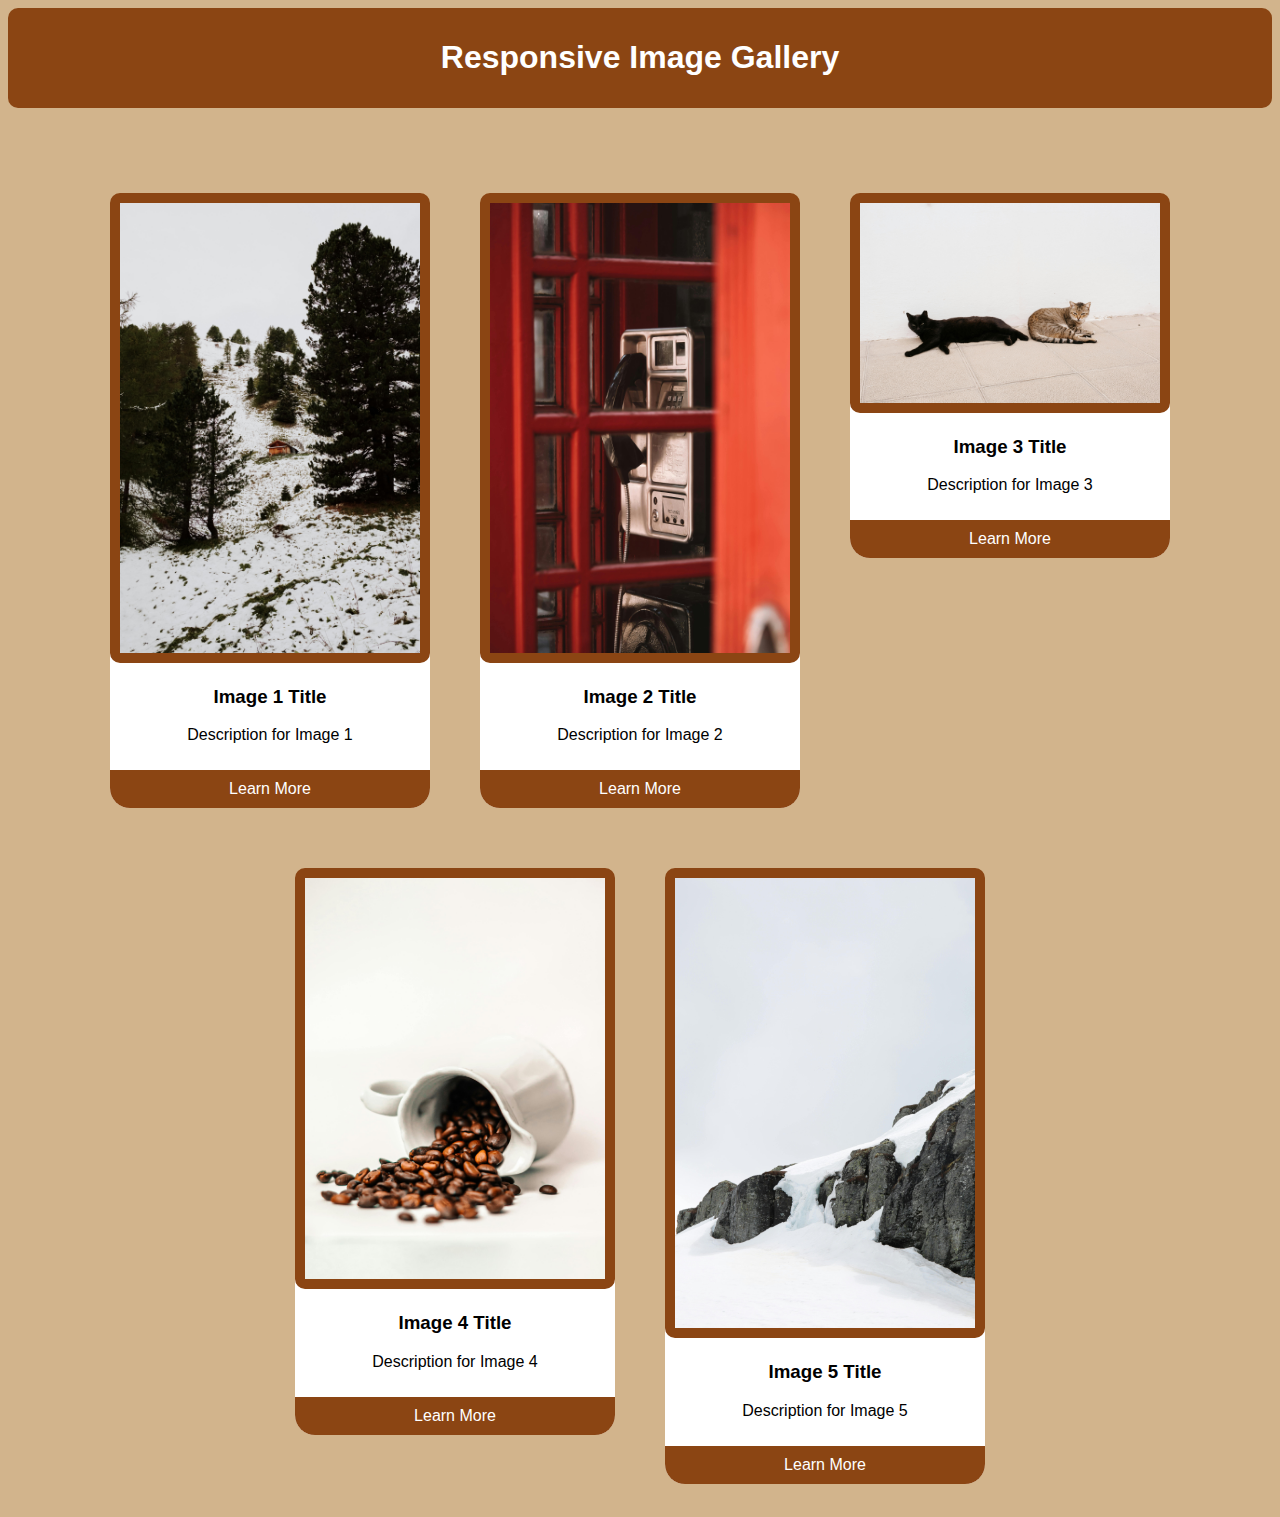
==== index.html @ 4fbf6e0d "Merge pull request #1 from FesetoImre5/GalleryStyle" ====
<!--!DOCTYPE html>
<html lang="en">
<head>
    <meta charset="UTF-8">
    <meta name="viewport" content="width=device-width, initial-scale=1.0">
    <title>Responsive Image Gallery</title>
    <link rel="stylesheet" href="style.css">
    <script src="script.js" defer></script>
</head>
<body>
    <div class="title">
        <h1>Responsive Image Gallery</h1>
    </div>
    <div class="gallery">
        <div class="gallery-item">
            <div class="description">
                <img src="Assets/StockImage1.jpg" alt="Image 1">
                <h3>Image 1 Title</h3>
                <p>Description for Image 1</p>
                <a href="#" class="button-link" onclick="openPopup(0)">Learn More</a>
            </div>
        </div>
        <div class="gallery-item">
            <div class="description">
                <img src="Assets/StockImage2.jpg" alt="Image 2">
                <h3>Image 2 Title</h3>
                <p>Description for Image 2</p>
                <a href="#" class="button-link" onclick="openPopup(1)">Learn More</a>
            </div>
        </div>
        <div class="gallery-item">
            <div class="description">
                <img src="Assets/StockImage3.jpg" alt="Image 3">
                <h3>Image 3 Title</h3>
                <p>Description for Image 3</p>
                <a href="#" class="button-link" onclick="openPopup(2)">Learn More</a>
            </div>
        </div>
        <div class="gallery-item">
            <div class="description">
                <img src="Assets/StockImage4.jpg" alt="Image 4">
                <h3>Image 4 Title</h3>
                <p>Description for Image 4</p>
                <a href="#" class="button-link" onclick="openPopup(3)">Learn More</a>
            </div>
        </div>
        <div class="gallery-item">
            <div class="description">
                <img src="Assets/StockImage5.jpg" alt="Image 5">
                <h3>Image 5 Title</h3>
                <p>Description for Image 5</p>
                <a href="#" class="button-link" onclick="openPopup(4)">Learn More</a>
            </div>
        </div>
    </div>
</body>
</html-->

<!DOCTYPE html>
<html lang="en">
<head>
    <meta charset="UTF-8">
    <meta name="viewport" content="width=device-width, initial-scale=1.0">
    <title>Responsive Image Gallery</title>
    <link rel="stylesheet" href="style.css">
    <script src="script.js" defer></script>
</head>
<body>
    <div class="title">
        <h1>Responsive Image Gallery</h1>
    </div>
    <div class="gallery">
        <div class="gallery-item">
            <div class="description">
                <img src="Assets/StockImage1.jpg" alt="Image 1">
                <h3>Image 1 Title</h3>
                <p>Description for Image 1</p>
                <a href="product.html?index=0" class="button-link">Learn More</a>
            </div>
        </div>
        <div class="gallery-item">
            <div class="description">
                <img src="Assets/StockImage2.jpg" alt="Image 2">
                <h3>Image 2 Title</h3>
                <p>Description for Image 2</p>
                <a href="product.html?index=1" class="button-link">Learn More</a>
            </div>
        </div>
        <div class="gallery-item">
            <div class="description">
                <img src="Assets/StockImage3.jpg" alt="Image 3">
                <h3>Image 3 Title</h3>
                <p>Description for Image 3</p>
                <a href="product.html?index=2" class="button-link">Learn More</a>
            </div>
        </div>
        <div class="gallery-item">
            <div class="description">
                <img src="Assets/StockImage4.jpg" alt="Image 4">
                <h3>Image 4 Title</h3>
                <p>Description for Image 4</p>
                <a href="product.html?index=3" class="button-link">Learn More</a>
            </div>
        </div>
        <div class="gallery-item">
            <div class="description">
                <img src="Assets/StockImage5.jpg" alt="Image 5">
                <h3>Image 5 Title</h3>
                <p>Description for Image 5</p>
                <a href="product.html?index=4" class="button-link">Learn More</a>
            </div>
        </div>
    </div>
</body>
</html>
---- style.css ----
body {
    font-family: Arial, sans-serif;
    background-color: #D2B48C; /* Light brown background */
}
.title{
    background-color: #8B4513;
    color: white;
    border-radius: 10px;
    text-align: center;
    padding: 10px;
}
.gallery {
    width: 100%;
    margin-top: 50px;
    display: flex;
    flex-wrap: wrap;
    justify-content: center;
}
.gallery-item {
    margin: 25px;
    text-align: center;
}
.gallery img {
    width: 300px;
    border-radius: 10px;
    border: 10px solid #8B4513;
    transition: transform 0.3s;
}
.gallery img:hover {
    transform: scale(1.05);
}
.description {
    border-radius: 20px;
    margin-top: 10px;
    background-color: white;
    width: 100%;
}
.button-link {
    display: inline-block;
    padding: 10px 0;
    margin-top: 10px;
    background-color: #8B4513;
    color: white;
    text-decoration: none;
    border-radius: 0 0 20px 20px;
    width: 100%;
}
@media (max-width: 768px) {
    .gallery {
        grid-template-columns: 1fr;
    }
}
---- style.css ----
body {
    font-family: Arial, sans-serif;
    background-color: #D2B48C; /* Light brown background */
}
.title{
    background-color: #8B4513;
    color: white;
    border-radius: 10px;
    text-align: center;
    padding: 10px;
}
.gallery {
    width: 100%;
    margin-top: 50px;
    display: flex;
    flex-wrap: wrap;
    justify-content: center;
}
.gallery-item {
    margin: 25px;
    text-align: center;
}
.gallery img {
    width: 300px;
    border-radius: 10px;
    border: 10px solid #8B4513;
    transition: transform 0.3s;
}
.gallery img:hover {
    transform: scale(1.05);
}
.description {
    border-radius: 20px;
    margin-top: 10px;
    background-color: white;
    width: 100%;
}
.button-link {
    display: inline-block;
    padding: 10px 0;
    margin-top: 10px;
    background-color: #8B4513;
    color: white;
    text-decoration: none;
    border-radius: 0 0 20px 20px;
    width: 100%;
}
@media (max-width: 768px) {
    .gallery {
        grid-template-columns: 1fr;
    }
}
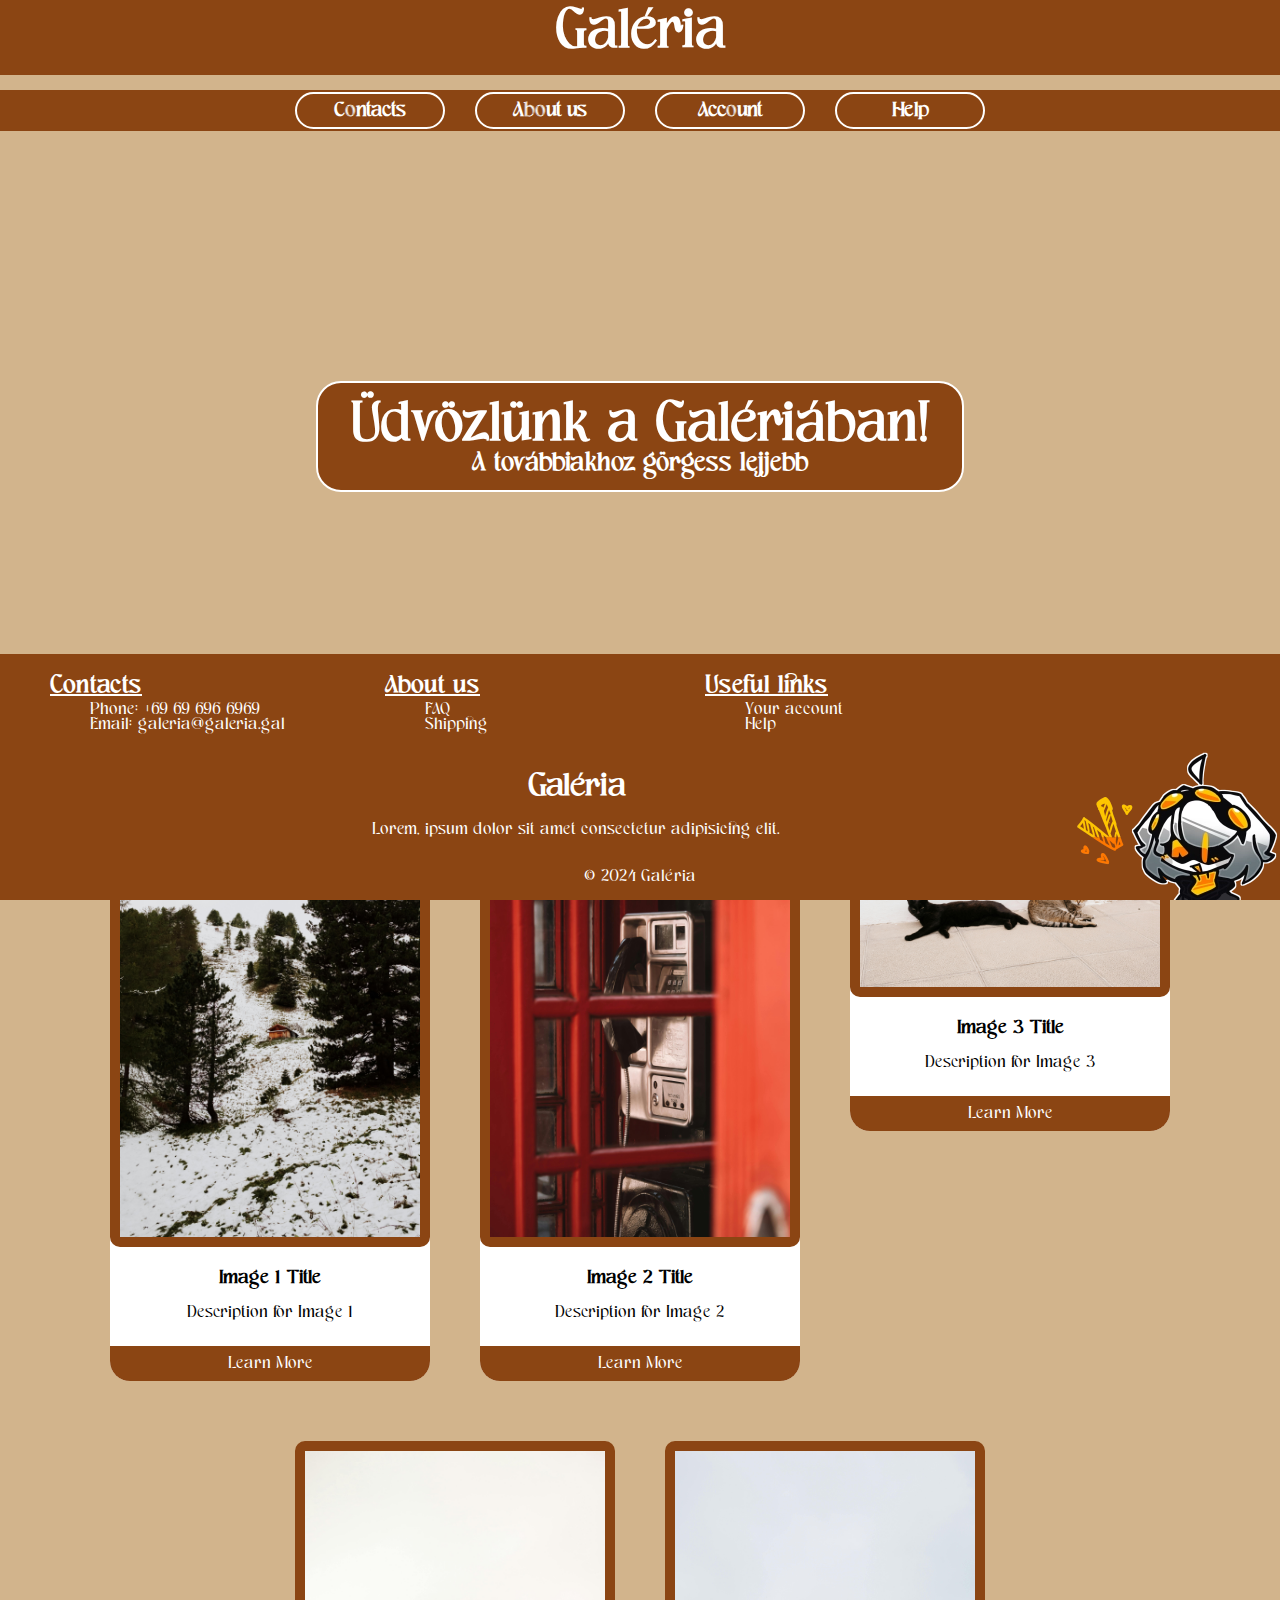
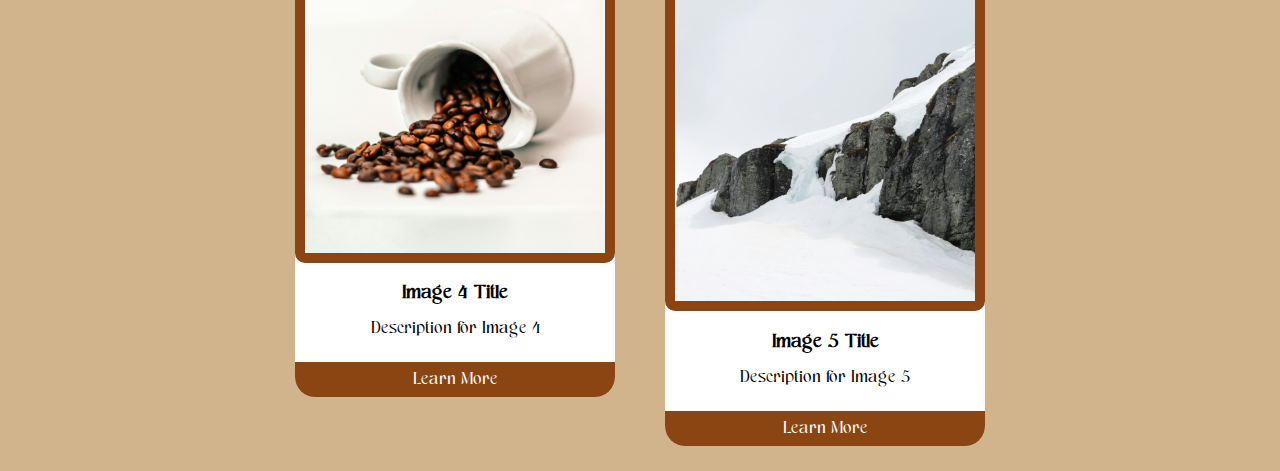
==== commit 014541b9: "Merge branch 'main' into Navigation" ====
--- a/index.html
+++ b/index.html
@@ -64,10 +64,89 @@
     <title>Responsive Image Gallery</title>
     <link rel="stylesheet" href="style.css">
     <script src="script.js" defer></script>
+    <title>Galéria oldal</title>
 </head>
 <body>
-    <div class="title">
-        <h1>Responsive Image Gallery</h1>
+    <div class="header" id="header">
+        <h1>Galéria</h1>
+    </div>
+
+
+
+    <div class="navBar" id="navBar" style="display: flex;">
+        <a href="#">
+            <div>
+                <h3>Contacts</h3>
+            </div>
+        </a>
+
+        <a href="#">
+            <div>
+                <h3>About us</h3>
+            </div>
+        </a>
+
+        <a href="#">
+            <div>
+                <h3>Account</h3>
+            </div>
+        </a>
+
+        <a href="#">
+            <div>
+                <h3>Help</h3>
+            </div>
+        </a>
+    </div>
+    <div class="openArrow" id="openArrow" onclick="navState(1)" style="display: none;">
+        <img src="Assets/Images/Arrow.webp" alt="Open" id="arrow">
+    </div>
+
+
+
+    <div class="content">
+        <div class="welcome">
+            <h1>Üdvözlünk a Galériában!</h1>
+            <h4>A továbbiakhoz görgess lejjebb</h4>
+        </div>
+    </div>
+
+
+
+    <div class="footer">
+        <div class="footerFlex">
+            <div class="footerMain">
+                <div class="contacts">
+                    <h2>Contacts</h2>
+                    <ul>
+                        <li>Phone: +69 69 696 6969</li>
+                        <li>Email: galeria@galeria.gal</li>
+                    </ul>
+                </div>
+                <div class="aboutUs">
+                    <h2>About us</h2>
+                    <ul>
+                        <li><a href="#">FAQ</a></li>
+                        <li><a href="#">Shipping</a></li>
+                    </ul>
+                </div>
+                <div class="usefulLinks">
+                    <h2>Useful links</h2>
+                    <ul>
+                        <li><a href="#">Your account</a></li>
+                        <li><a href="#">Help</a></li>
+                    </ul>
+                </div>
+                <div class="informationMini">
+                    <h1>Galéria</h1>
+                    <p>Lorem, ipsum dolor sit amet consectetur adipisicing elit.</p>
+                </div>
+            </div>
+        </div>
+        <p>&copy; 2024 Galéria</p>
+        <div class="footerJoke">
+            <img src="Assets/Images/Jokes.webp" alt="Joke Image" title="V From MD">
+        </div>
     </div>
     <div class="gallery">
         <div class="gallery-item">
--- a/style.css
+++ b/style.css
@@ -1,8 +1,244 @@
-
-body {
-    font-family: Arial, sans-serif;
-    background-color: #D2B48C; /* Light brown background */
-}
+/*   IMPORTS   */
+
+
+
+@font-face {
+    font-family: "Sinera";
+    src: url(Assets/Fonts/sinera/Sinera.woff);
+}
+
+
+
+/*   UNIVERSAL   */
+
+
+
+body{
+    background-color: #D2B48C;
+    margin: 0;
+    font-family: "Sinera";
+}
+
+
+
+/*   NAVIGATION   */
+
+
+
+.header{
+    background-color: #8B4513;
+    color: white;
+    margin: 0;
+    width: 100%;
+    height: 75px;
+    text-align: center;
+
+    h1{
+        margin: 0;
+        font-size: 55px;
+        transform: translateY(10%);
+    }
+}
+
+
+
+.footer{
+    margin: 0;
+    background-color: #8B4513;
+    color: white;
+    width: 100%;
+    text-align: center;
+    position: fixed;
+    bottom: 0;
+
+    .footerFlex{
+        display: flex;
+        flex-wrap: wrap;
+
+        .footerMain{
+            width: 90%;
+            display: flex;
+            flex-wrap: wrap;
+
+            .contacts{
+                text-align: left;
+                margin: auto 50px;
+                min-width: 220px;
+
+                h2{
+                    text-decoration: underline;
+                }
+
+                ul{
+                    list-style-type: none;
+                    margin-top: -15px;
+                }
+            }
+
+            .aboutUs{
+                text-align: left;
+                margin: auto 50px;
+                min-width: 220px;
+
+                h2{
+                    text-decoration: underline;
+                }
+
+                ul{
+                    list-style-type: none;
+                    margin-top: -15px;
+                }
+
+                li{
+                    a{
+                        text-decoration: none;
+                        color: white;
+                    }
+
+                    a:hover{
+                        text-decoration: underline;
+                    }
+                }
+            }
+
+            .usefulLinks{
+                text-align: left;
+                margin: auto 50px;
+                min-width: 220px;
+
+                h2{
+                    text-decoration: underline;
+                }
+
+                ul{
+                    list-style-type: none;
+                    margin-top: -15px; 
+                }
+                li{
+                    a{
+                        text-decoration: none;
+                        color: white;
+                    }
+
+                    a:hover{
+                        text-decoration: underline;
+                    }
+                }
+            }
+
+            .informationMini{
+                min-width: 30%;
+                margin: 0px auto;
+            }
+        }
+    }
+}
+
+.footerJoke{
+    width: 10%;
+    min-width: 205px;
+    height: 150px;
+    overflow: hidden;
+    margin: auto;
+    margin-top: -150px;
+    float: right;
+    z-index: -1;
+}
+
+
+
+.navBar{
+    background-color: #8B4513;
+    display: flex;
+    margin: 15px 0;
+    justify-content: center;
+
+    a{
+        margin: 2px 15px 2px 15px;
+        display: block;
+        min-width: 150px;
+        text-decoration: none;
+        color: white;
+
+        div{
+            border: 2px solid white;
+            border-radius: 25px;
+            text-align: center;
+
+            h3{
+                font-size: 20px;
+                margin: 7px;
+            }
+        }
+    }
+}
+.navBar::-webkit-scrollbar{
+    background-color: #8B4513;
+    height: 4px;
+}
+.navBar::-webkit-scrollbar-thumb{
+    background-color: #a18766;
+}
+.navBar::-webkit-scrollbar-thumb:hover{
+    background-color: #7e684c;
+}
+
+
+
+.openArrow{
+    width: 50px;
+    height: 45px;
+    padding-top: 5px;
+    background-color: #8B4513;
+    border: 2px solid white;
+    border-top: none;
+    border-bottom-left-radius: 20px;
+    border-bottom-right-radius: 20px;
+    text-align: center;
+    margin-left: 40px;
+
+    img{
+        width: 35px;
+        height: 35px;
+        display: block;
+        margin: 0 auto;
+    }
+}
+
+
+
+/*     INDEX     */
+
+
+
+.welcome{
+    text-align: center;
+    margin: 250px auto;
+    color: white;
+    background-color: #8B4513;
+    width: 50%;
+    display: block;
+    padding: 15px 2px;
+    border: 2px solid white;
+    border-radius: 25px;
+
+    h1{
+        margin: 0;
+        font-size: 55px;
+    }
+
+    h4{
+        margin: 0;
+        font-size: 25px;
+    }
+}
+
+
+
+/*     GALLERY     */
+      
+
+
 .title{
     background-color: #8B4513;
     color: white;
@@ -10,6 +246,9 @@
     text-align: center;
     padding: 10px;
 }
+
+
+
 .gallery {
     width: 100%;
     margin-top: 50px;
@@ -30,12 +269,18 @@
 .gallery img:hover {
     transform: scale(1.05);
 }
+
+
+
 .description {
     border-radius: 20px;
     margin-top: 10px;
     background-color: white;
     width: 100%;
 }
+
+
+
 .button-link {
     display: inline-block;
     padding: 10px 0;
@@ -46,6 +291,9 @@
     border-radius: 0 0 20px 20px;
     width: 100%;
 }
+
+
+
 @media (max-width: 768px) {
     .gallery {
         grid-template-columns: 1fr;
--- a/style.css
+++ b/style.css
@@ -1,8 +1,244 @@
-
-body {
-    font-family: Arial, sans-serif;
-    background-color: #D2B48C; /* Light brown background */
-}
+/*   IMPORTS   */
+
+
+
+@font-face {
+    font-family: "Sinera";
+    src: url(Assets/Fonts/sinera/Sinera.woff);
+}
+
+
+
+/*   UNIVERSAL   */
+
+
+
+body{
+    background-color: #D2B48C;
+    margin: 0;
+    font-family: "Sinera";
+}
+
+
+
+/*   NAVIGATION   */
+
+
+
+.header{
+    background-color: #8B4513;
+    color: white;
+    margin: 0;
+    width: 100%;
+    height: 75px;
+    text-align: center;
+
+    h1{
+        margin: 0;
+        font-size: 55px;
+        transform: translateY(10%);
+    }
+}
+
+
+
+.footer{
+    margin: 0;
+    background-color: #8B4513;
+    color: white;
+    width: 100%;
+    text-align: center;
+    position: fixed;
+    bottom: 0;
+
+    .footerFlex{
+        display: flex;
+        flex-wrap: wrap;
+
+        .footerMain{
+            width: 90%;
+            display: flex;
+            flex-wrap: wrap;
+
+            .contacts{
+                text-align: left;
+                margin: auto 50px;
+                min-width: 220px;
+
+                h2{
+                    text-decoration: underline;
+                }
+
+                ul{
+                    list-style-type: none;
+                    margin-top: -15px;
+                }
+            }
+
+            .aboutUs{
+                text-align: left;
+                margin: auto 50px;
+                min-width: 220px;
+
+                h2{
+                    text-decoration: underline;
+                }
+
+                ul{
+                    list-style-type: none;
+                    margin-top: -15px;
+                }
+
+                li{
+                    a{
+                        text-decoration: none;
+                        color: white;
+                    }
+
+                    a:hover{
+                        text-decoration: underline;
+                    }
+                }
+            }
+
+            .usefulLinks{
+                text-align: left;
+                margin: auto 50px;
+                min-width: 220px;
+
+                h2{
+                    text-decoration: underline;
+                }
+
+                ul{
+                    list-style-type: none;
+                    margin-top: -15px; 
+                }
+                li{
+                    a{
+                        text-decoration: none;
+                        color: white;
+                    }
+
+                    a:hover{
+                        text-decoration: underline;
+                    }
+                }
+            }
+
+            .informationMini{
+                min-width: 30%;
+                margin: 0px auto;
+            }
+        }
+    }
+}
+
+.footerJoke{
+    width: 10%;
+    min-width: 205px;
+    height: 150px;
+    overflow: hidden;
+    margin: auto;
+    margin-top: -150px;
+    float: right;
+    z-index: -1;
+}
+
+
+
+.navBar{
+    background-color: #8B4513;
+    display: flex;
+    margin: 15px 0;
+    justify-content: center;
+
+    a{
+        margin: 2px 15px 2px 15px;
+        display: block;
+        min-width: 150px;
+        text-decoration: none;
+        color: white;
+
+        div{
+            border: 2px solid white;
+            border-radius: 25px;
+            text-align: center;
+
+            h3{
+                font-size: 20px;
+                margin: 7px;
+            }
+        }
+    }
+}
+.navBar::-webkit-scrollbar{
+    background-color: #8B4513;
+    height: 4px;
+}
+.navBar::-webkit-scrollbar-thumb{
+    background-color: #a18766;
+}
+.navBar::-webkit-scrollbar-thumb:hover{
+    background-color: #7e684c;
+}
+
+
+
+.openArrow{
+    width: 50px;
+    height: 45px;
+    padding-top: 5px;
+    background-color: #8B4513;
+    border: 2px solid white;
+    border-top: none;
+    border-bottom-left-radius: 20px;
+    border-bottom-right-radius: 20px;
+    text-align: center;
+    margin-left: 40px;
+
+    img{
+        width: 35px;
+        height: 35px;
+        display: block;
+        margin: 0 auto;
+    }
+}
+
+
+
+/*     INDEX     */
+
+
+
+.welcome{
+    text-align: center;
+    margin: 250px auto;
+    color: white;
+    background-color: #8B4513;
+    width: 50%;
+    display: block;
+    padding: 15px 2px;
+    border: 2px solid white;
+    border-radius: 25px;
+
+    h1{
+        margin: 0;
+        font-size: 55px;
+    }
+
+    h4{
+        margin: 0;
+        font-size: 25px;
+    }
+}
+
+
+
+/*     GALLERY     */
+      
+
+
 .title{
     background-color: #8B4513;
     color: white;
@@ -10,6 +246,9 @@
     text-align: center;
     padding: 10px;
 }
+
+
+
 .gallery {
     width: 100%;
     margin-top: 50px;
@@ -30,12 +269,18 @@
 .gallery img:hover {
     transform: scale(1.05);
 }
+
+
+
 .description {
     border-radius: 20px;
     margin-top: 10px;
     background-color: white;
     width: 100%;
 }
+
+
+
 .button-link {
     display: inline-block;
     padding: 10px 0;
@@ -46,6 +291,9 @@
     border-radius: 0 0 20px 20px;
     width: 100%;
 }
+
+
+
 @media (max-width: 768px) {
     .gallery {
         grid-template-columns: 1fr;
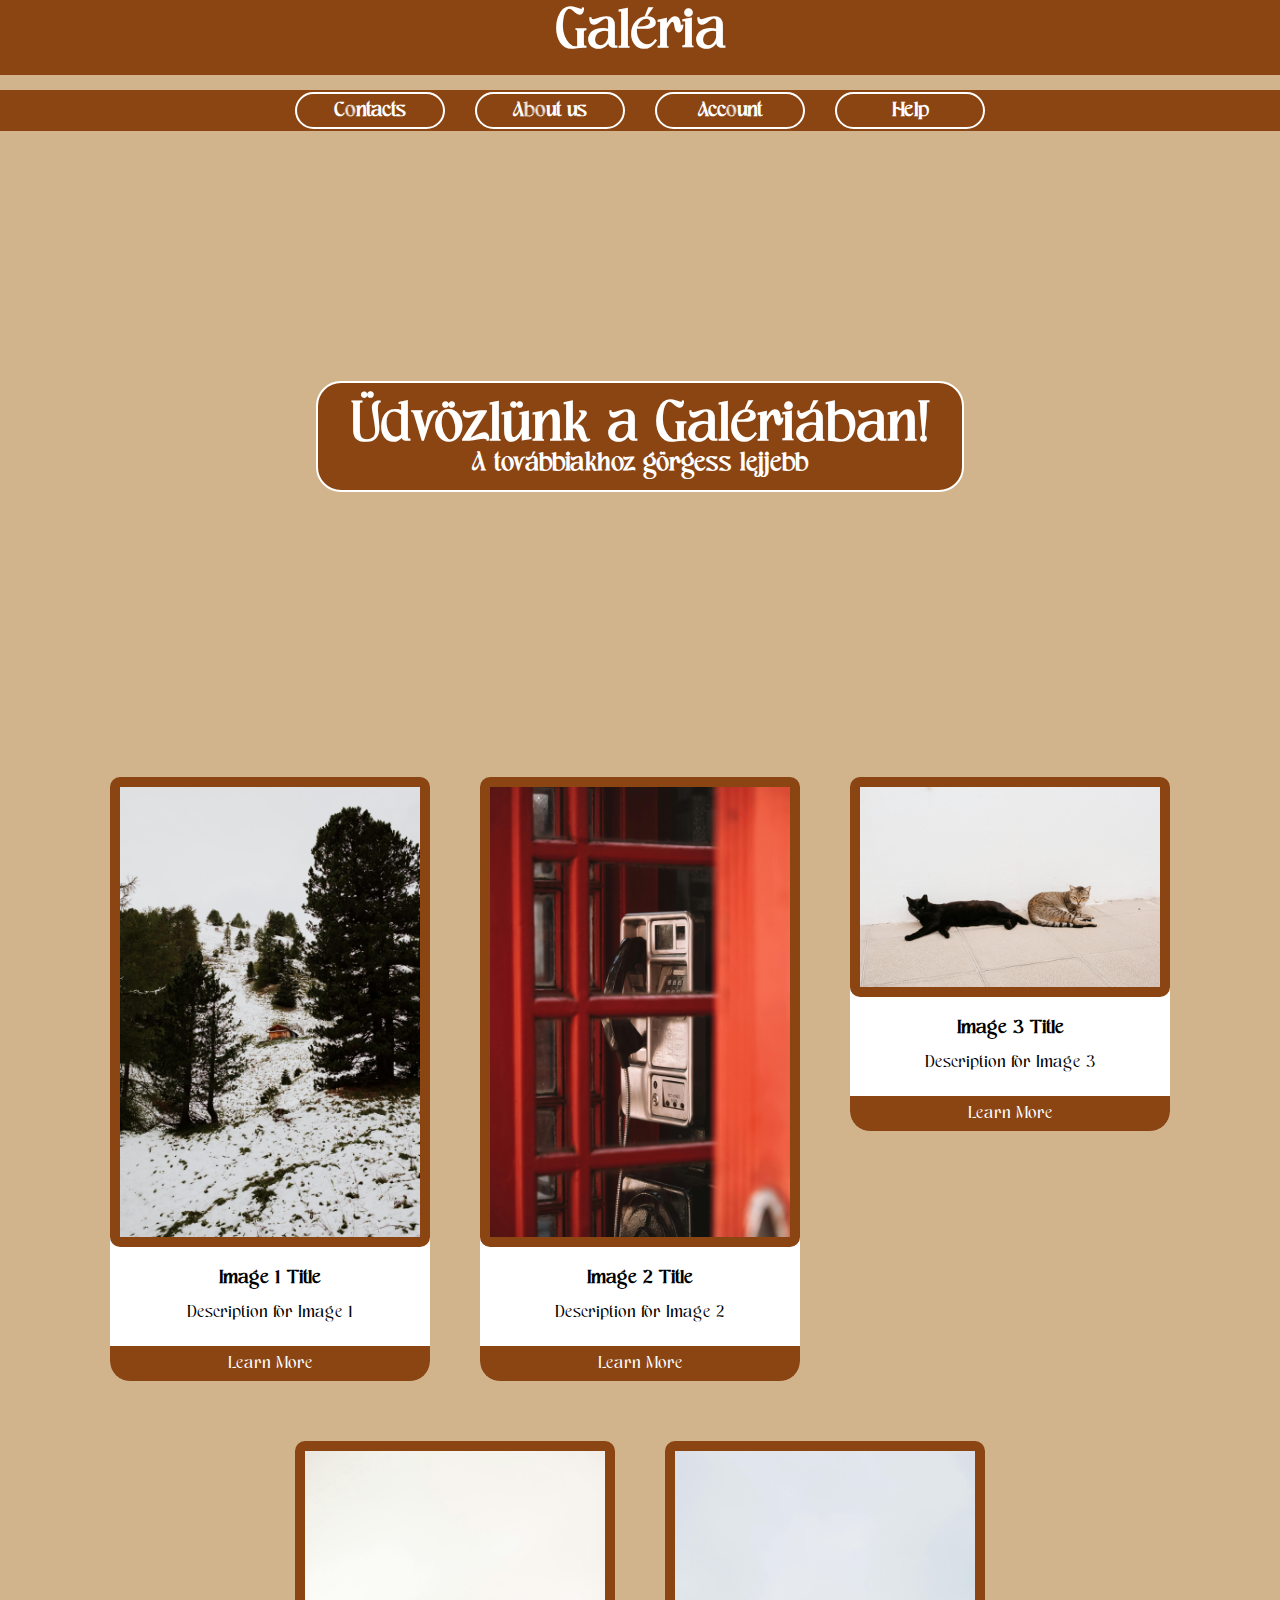
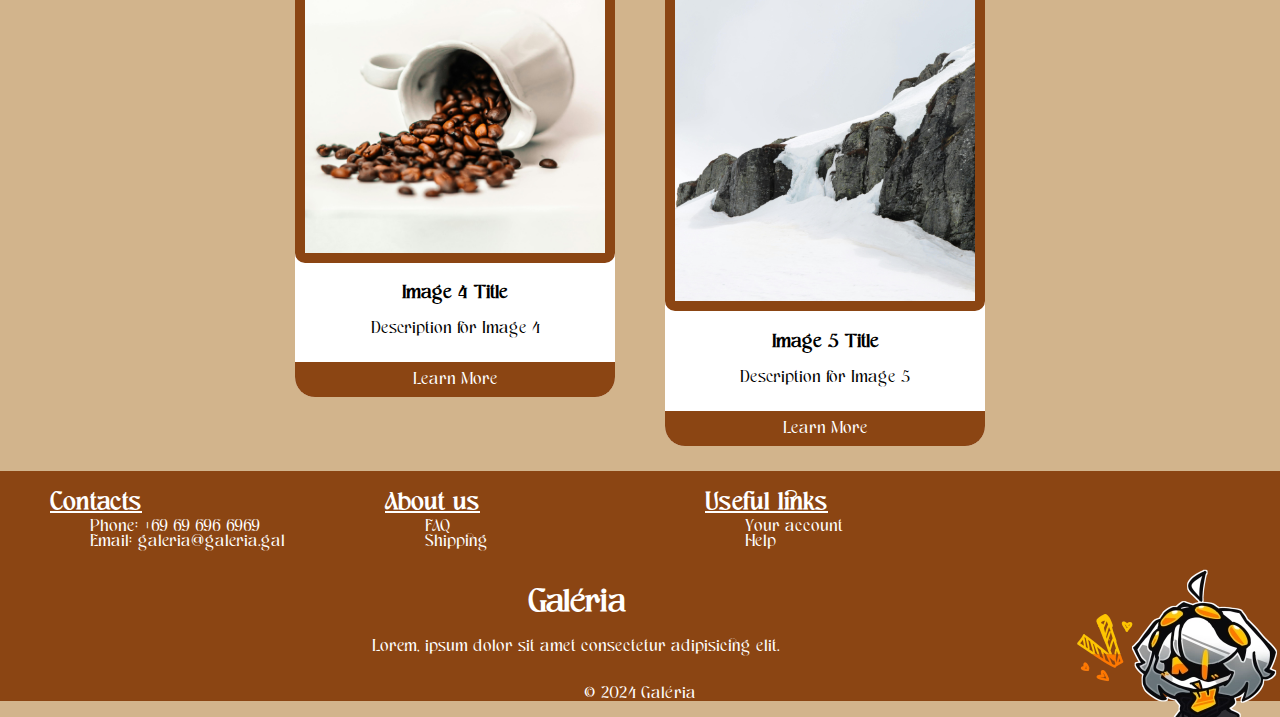
==== commit 36ab72db: "just a few" ====
--- a/index.html
+++ b/index.html
@@ -1,61 +1,3 @@
-<!--!DOCTYPE html>
-<html lang="en">
-<head>
-    <meta charset="UTF-8">
-    <meta name="viewport" content="width=device-width, initial-scale=1.0">
-    <title>Responsive Image Gallery</title>
-    <link rel="stylesheet" href="style.css">
-    <script src="script.js" defer></script>
-</head>
-<body>
-    <div class="title">
-        <h1>Responsive Image Gallery</h1>
-    </div>
-    <div class="gallery">
-        <div class="gallery-item">
-            <div class="description">
-                <img src="Assets/StockImage1.jpg" alt="Image 1">
-                <h3>Image 1 Title</h3>
-                <p>Description for Image 1</p>
-                <a href="#" class="button-link" onclick="openPopup(0)">Learn More</a>
-            </div>
-        </div>
-        <div class="gallery-item">
-            <div class="description">
-                <img src="Assets/StockImage2.jpg" alt="Image 2">
-                <h3>Image 2 Title</h3>
-                <p>Description for Image 2</p>
-                <a href="#" class="button-link" onclick="openPopup(1)">Learn More</a>
-            </div>
-        </div>
-        <div class="gallery-item">
-            <div class="description">
-                <img src="Assets/StockImage3.jpg" alt="Image 3">
-                <h3>Image 3 Title</h3>
-                <p>Description for Image 3</p>
-                <a href="#" class="button-link" onclick="openPopup(2)">Learn More</a>
-            </div>
-        </div>
-        <div class="gallery-item">
-            <div class="description">
-                <img src="Assets/StockImage4.jpg" alt="Image 4">
-                <h3>Image 4 Title</h3>
-                <p>Description for Image 4</p>
-                <a href="#" class="button-link" onclick="openPopup(3)">Learn More</a>
-            </div>
-        </div>
-        <div class="gallery-item">
-            <div class="description">
-                <img src="Assets/StockImage5.jpg" alt="Image 5">
-                <h3>Image 5 Title</h3>
-                <p>Description for Image 5</p>
-                <a href="#" class="button-link" onclick="openPopup(4)">Learn More</a>
-            </div>
-        </div>
-    </div>
-</body>
-</html-->
-
 <!DOCTYPE html>
 <html lang="en">
 <head>
@@ -112,42 +54,6 @@
     </div>
 
 
-
-    <div class="footer">
-        <div class="footerFlex">
-            <div class="footerMain">
-                <div class="contacts">
-                    <h2>Contacts</h2>
-                    <ul>
-                        <li>Phone: +69 69 696 6969</li>
-                        <li>Email: galeria@galeria.gal</li>
-                    </ul>
-                </div>
-                <div class="aboutUs">
-                    <h2>About us</h2>
-                    <ul>
-                        <li><a href="#">FAQ</a></li>
-                        <li><a href="#">Shipping</a></li>
-                    </ul>
-                </div>
-                <div class="usefulLinks">
-                    <h2>Useful links</h2>
-                    <ul>
-                        <li><a href="#">Your account</a></li>
-                        <li><a href="#">Help</a></li>
-                    </ul>
-                </div>
-                <div class="informationMini">
-                    <h1>Galéria</h1>
-                    <p>Lorem, ipsum dolor sit amet consectetur adipisicing elit.</p>
-                </div>
-            </div>
-        </div>
-        <p>&copy; 2024 Galéria</p>
-        <div class="footerJoke">
-            <img src="Assets/Images/Jokes.webp" alt="Joke Image" title="V From MD">
-        </div>
-    </div>
     <div class="gallery">
         <div class="gallery-item">
             <div class="description">
@@ -190,6 +96,43 @@
             </div>
         </div>
     </div>
+
+
+    <div class="footer">
+        <div class="footerFlex">
+            <div class="footerMain">
+                <div class="contacts">
+                    <h2>Contacts</h2>
+                    <ul>
+                        <li>Phone: +69 69 696 6969</li>
+                        <li>Email: galeria@galeria.gal</li>
+                    </ul>
+                </div>
+                <div class="aboutUs">
+                    <h2>About us</h2>
+                    <ul>
+                        <li><a href="#">FAQ</a></li>
+                        <li><a href="#">Shipping</a></li>
+                    </ul>
+                </div>
+                <div class="usefulLinks">
+                    <h2>Useful links</h2>
+                    <ul>
+                        <li><a href="#">Your account</a></li>
+                        <li><a href="#">Help</a></li>
+                    </ul>
+                </div>
+                <div class="informationMini">
+                    <h1>Galéria</h1>
+                    <p>Lorem, ipsum dolor sit amet consectetur adipisicing elit.</p>
+                </div>
+            </div>
+        </div>
+        <p>&copy; 2024 Galéria</p>
+        <div class="footerJoke">
+            <img src="Assets/Images/Jokes.webp" alt="Joke Image" title="V From MD">
+        </div>
+    </div>
 </body>
 </html>
 
--- a/style.css
+++ b/style.css
@@ -48,7 +48,7 @@
     color: white;
     width: 100%;
     text-align: center;
-    position: fixed;
+    position: relative;
     bottom: 0;
 
     .footerFlex{
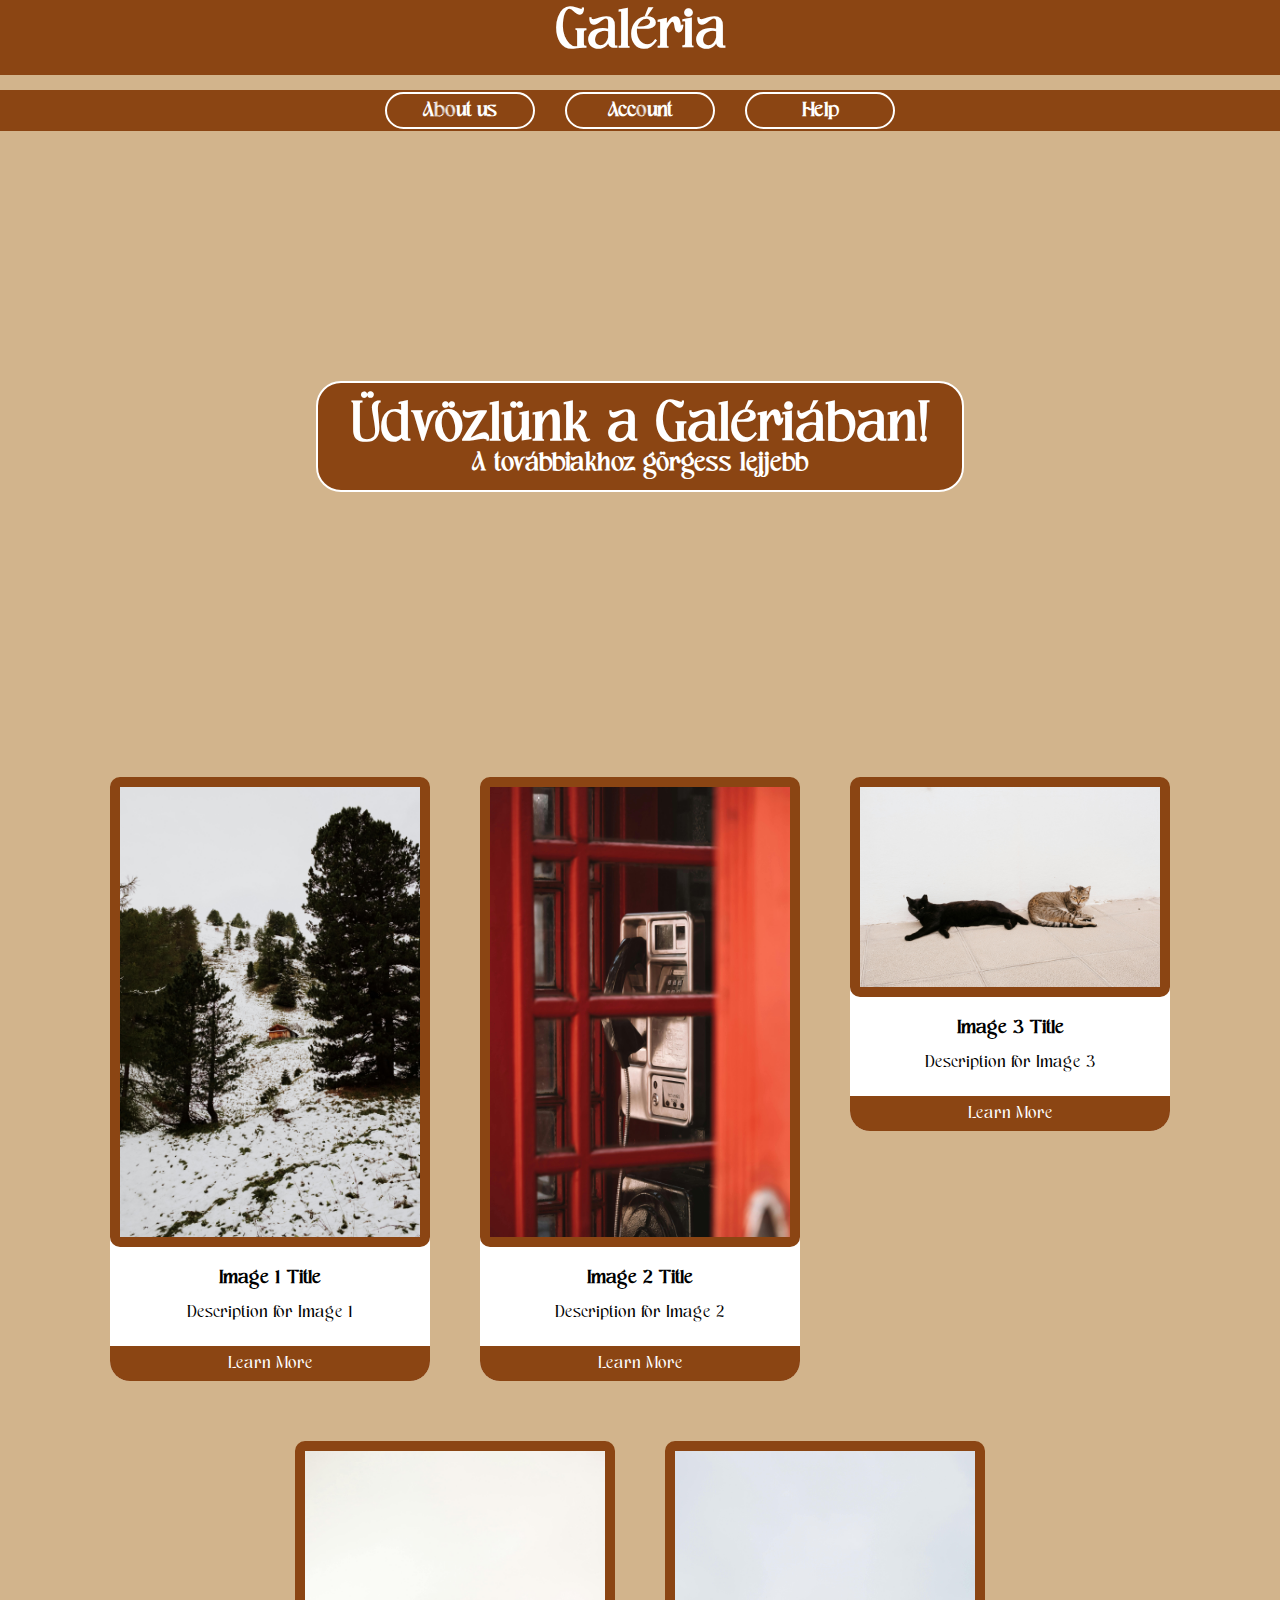
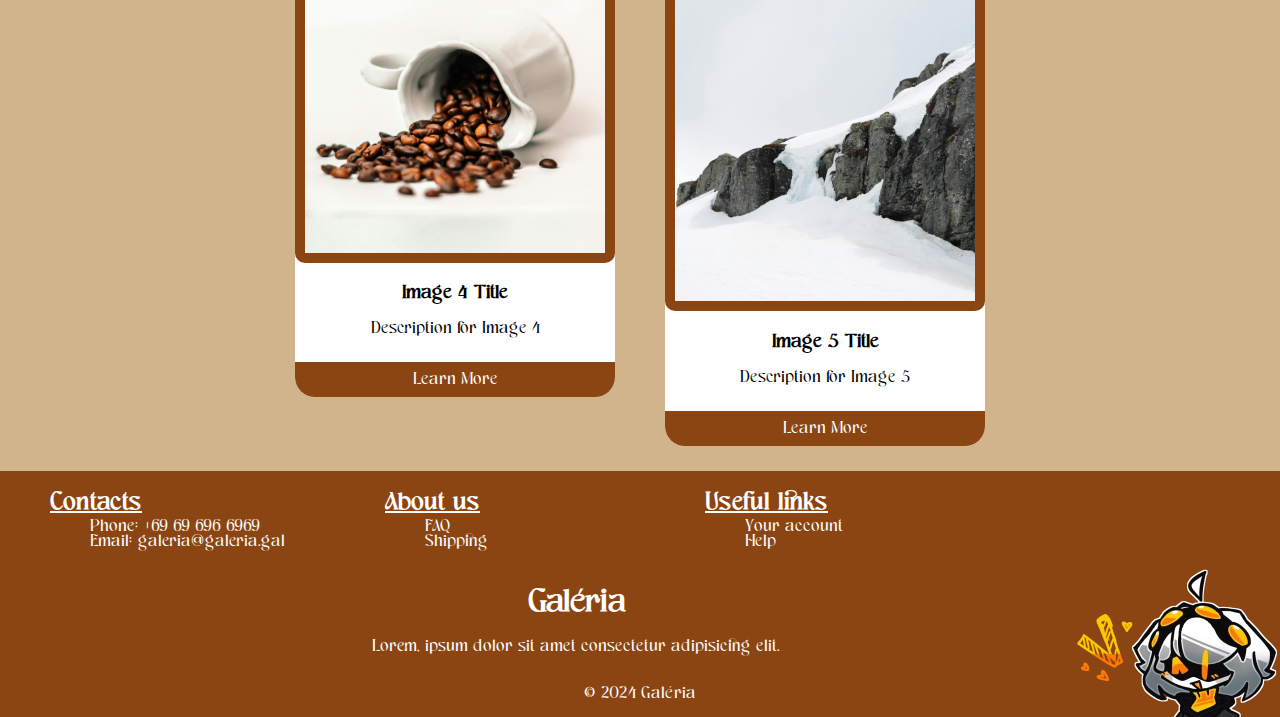
==== commit abdd9b33: "It's already done :|" ====
--- a/index.html
+++ b/index.html
@@ -1,34 +1,27 @@
 <!DOCTYPE html>
-<html lang="en">
+<html lang="hu">
 <head>
     <meta charset="UTF-8">
     <meta name="viewport" content="width=device-width, initial-scale=1.0">
-    <title>Responsive Image Gallery</title>
     <link rel="stylesheet" href="style.css">
     <script src="script.js" defer></script>
     <title>Galéria oldal</title>
 </head>
 <body>
     <div class="header" id="header">
-        <h1>Galéria</h1>
+        <h1><a href="index.html">Galéria</a></h1>
     </div>
 
 
 
     <div class="navBar" id="navBar" style="display: flex;">
-        <a href="#">
-            <div>
-                <h3>Contacts</h3>
-            </div>
-        </a>
-
-        <a href="#">
+        <a href="aboutus.html">
             <div>
                 <h3>About us</h3>
             </div>
         </a>
 
-        <a href="#">
+        <a href="account.html">
             <div>
                 <h3>Account</h3>
             </div>
@@ -111,8 +104,8 @@
                 <div class="aboutUs">
                     <h2>About us</h2>
                     <ul>
-                        <li><a href="#">FAQ</a></li>
-                        <li><a href="#">Shipping</a></li>
+                        <li><a href="aboutus.html">FAQ</a></li>
+                        <li><a href="aboutus.html">Shipping</a></li>
                     </ul>
                 </div>
                 <div class="usefulLinks">
--- a/style.css
+++ b/style.css
@@ -21,6 +21,13 @@
 
 
 
+a{
+    color: white;
+    text-decoration: none;
+}
+
+
+
 /*   NAVIGATION   */
 
 
@@ -48,8 +55,8 @@
     color: white;
     width: 100%;
     text-align: center;
-    position: relative;
-    bottom: 0;
+    margin-bottom: none;
+    overflow-y: hidden;
 
     .footerFlex{
         display: flex;
@@ -62,7 +69,7 @@
 
             .contacts{
                 text-align: left;
-                margin: auto 50px;
+                margin: 0 50px;
                 min-width: 220px;
 
                 h2{
@@ -77,7 +84,7 @@
 
             .aboutUs{
                 text-align: left;
-                margin: auto 50px;
+                margin: 0 50px;
                 min-width: 220px;
 
                 h2{
@@ -103,7 +110,7 @@
 
             .usefulLinks{
                 text-align: left;
-                margin: auto 50px;
+                margin: 0 50px;
                 min-width: 220px;
 
                 h2{
@@ -298,4 +305,111 @@
     .gallery {
         grid-template-columns: 1fr;
     }
+}
+
+
+
+/*     ACCOUNT     */
+
+
+
+.accountForm{
+    width: 80%;
+    max-width: 500px;
+    margin: 15px auto;
+    background-color: #8B4513;
+    border: 2px solid white;
+    border-radius: 25px;
+    color: white;
+
+    h1{
+        text-align: center;
+        width: 100%;
+        margin: 5px 0;
+    }
+}
+
+
+
+form{
+    padding: 15px;
+
+    div{
+        display: block;
+        margin: 15px auto;
+        width: 100%;
+
+        .indent{
+            margin-left: 25px;
+            width: calc(100% - 25px);
+            height: 25px;
+            font-size: 20px;
+        }
+    }
+
+    .right{
+        width: 100%;
+        text-align: right;
+        margin: 0;
+    }
+    
+    h3{
+        margin: 0;
+    }
+
+    button{
+        background: none;
+        text-decoration: underline;
+        color: white;
+        border: none;
+        font-size: medium;
+        font-family: "Sinera";
+    }
+    button:hover{
+        color: lightgray;
+    }
+
+    .submit{
+        background-color: #a18766;
+        text-decoration: underline;
+        border: 2px solid white;
+        padding: 5px 10px;
+        width: 150px;
+        border-radius: 10px;
+        display: block;
+        margin: 0 auto;
+    }
+    .submit:hover{
+        background-color: #7e684c;
+    }
+}
+
+
+
+/*     ABOUTUS     */
+
+
+
+.faq{
+    background-color: #8B4513;
+    color: white;
+    border: 2px solid white;
+    border-radius: 25px;
+    padding: 15px;
+    margin: 25px auto;
+    width: 80%;
+    display: block;
+}
+
+
+
+.shipping{
+    background-color: #8B4513;
+    color: white;
+    border: 2px solid white;
+    border-radius: 25px;
+    padding: 15px;
+    margin: 25px auto;
+    width: 80%;
+    display: block;
 }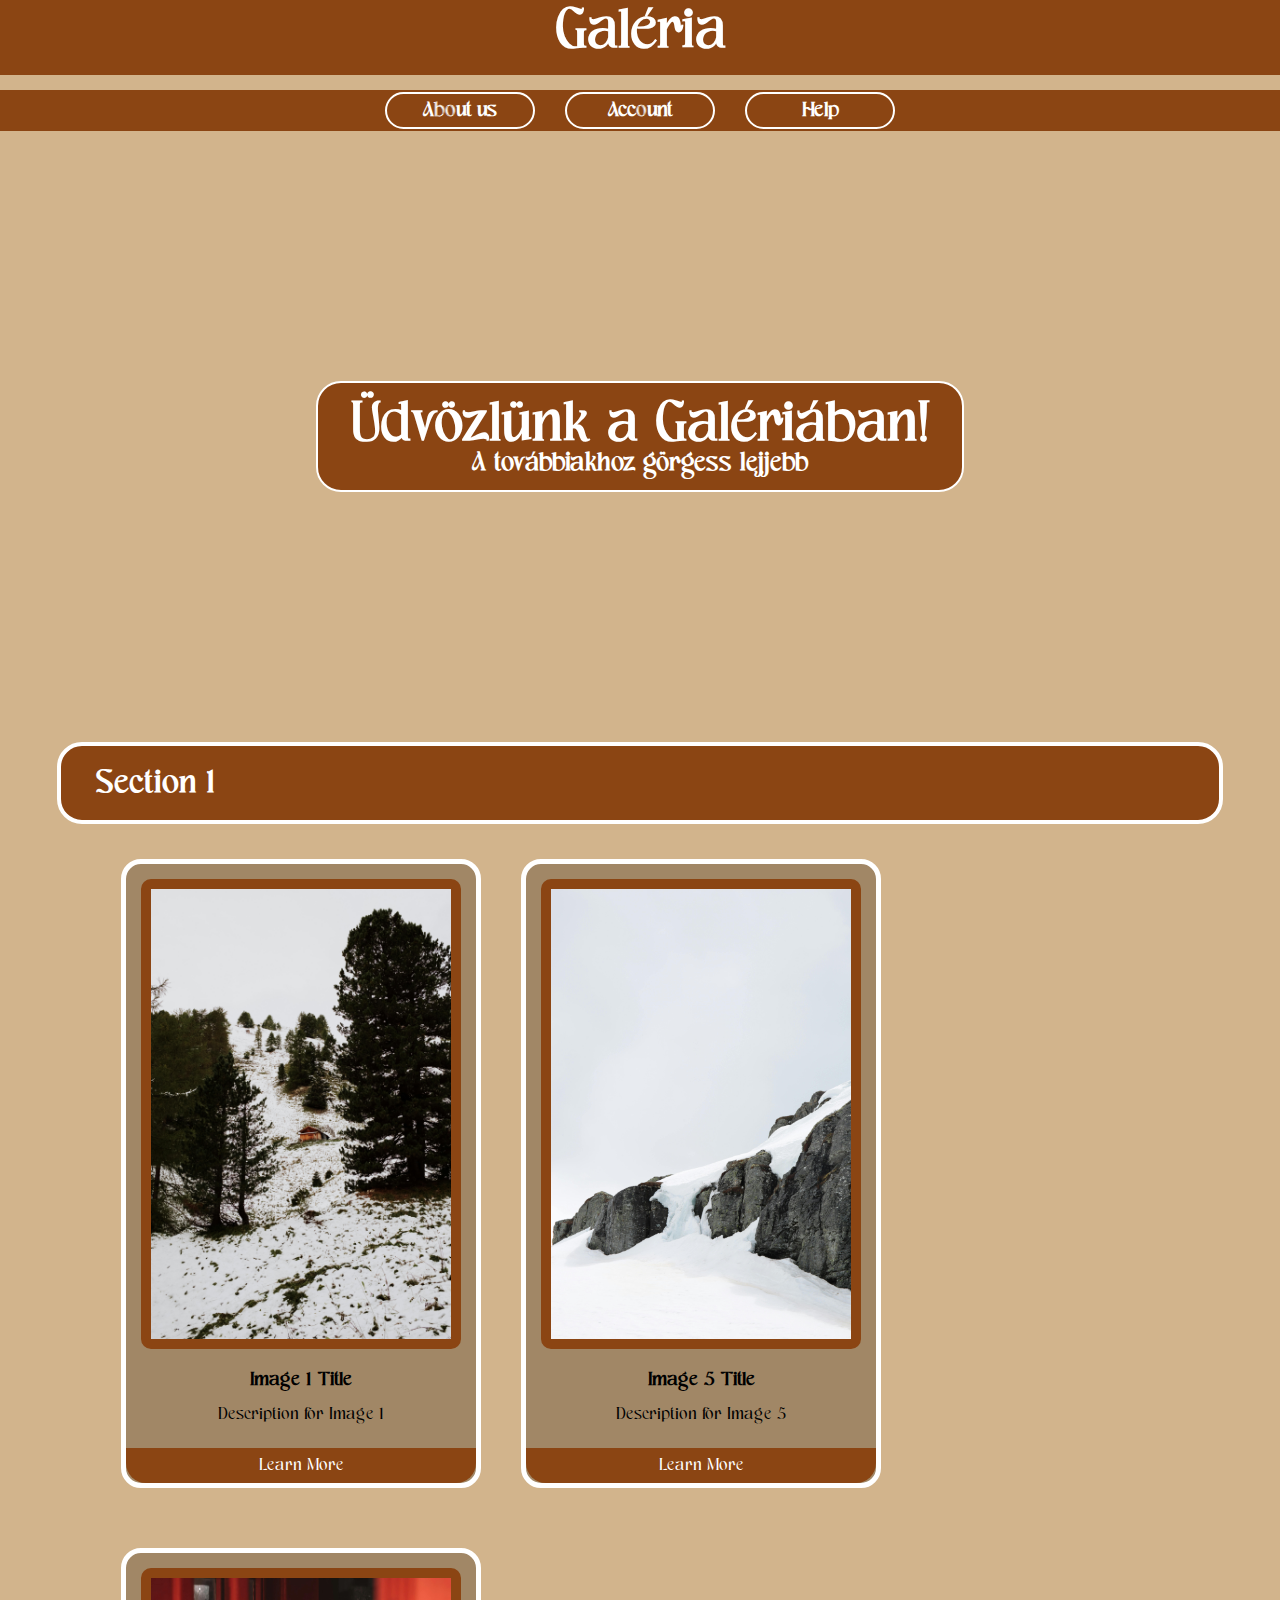
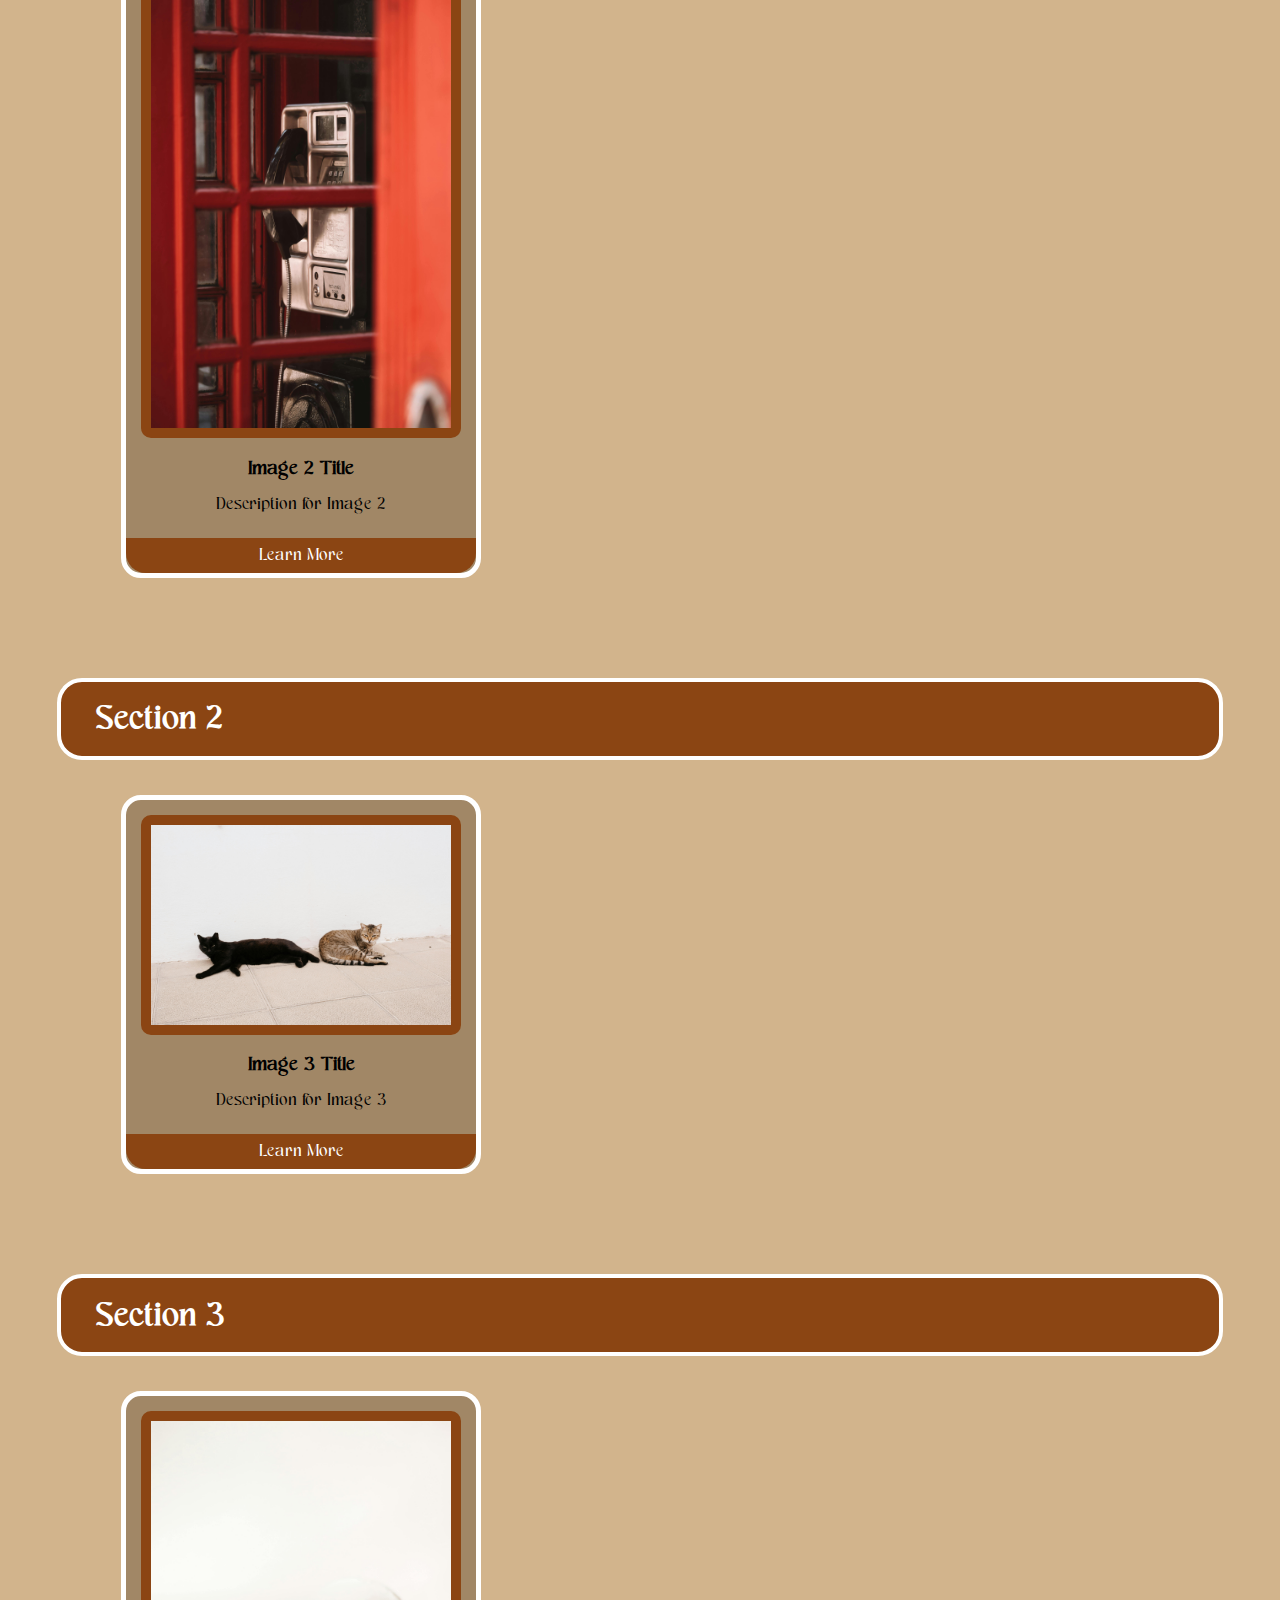
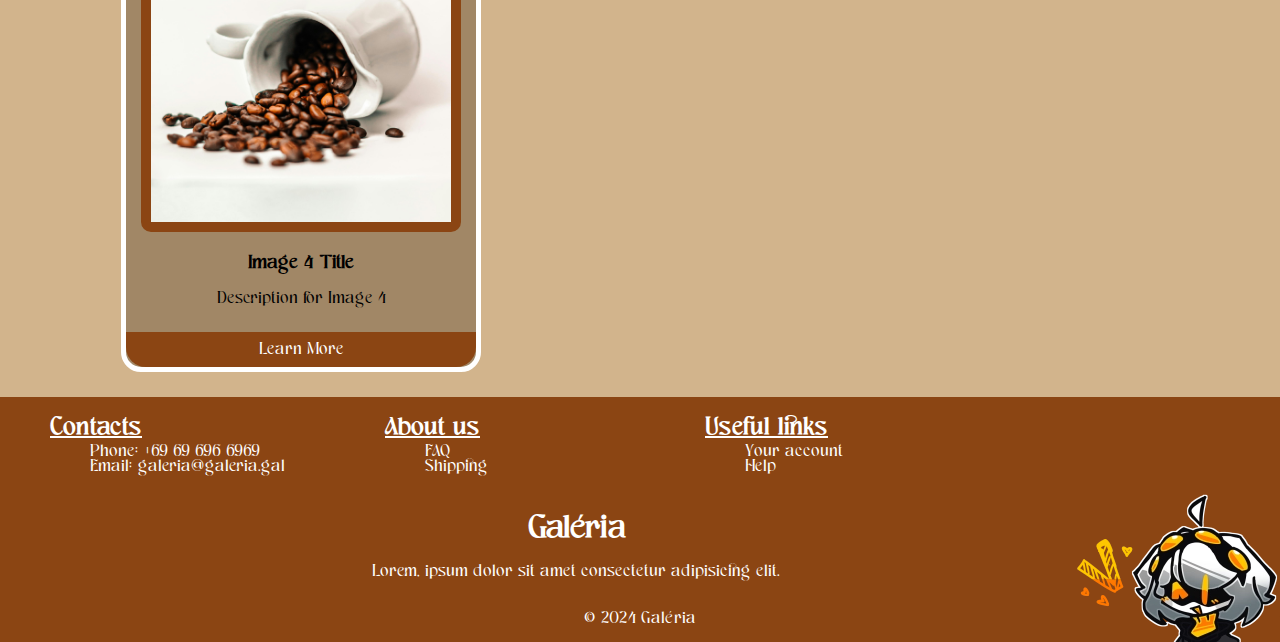
==== commit b3b77ea8: "No responsibility" ====
--- a/index.html
+++ b/index.html
@@ -27,7 +27,7 @@
             </div>
         </a>
 
-        <a href="#">
+        <a href="help.html">
             <div>
                 <h3>Help</h3>
             </div>
@@ -48,44 +48,65 @@
 
 
     <div class="gallery">
-        <div class="gallery-item">
-            <div class="description">
-                <img src="Assets/StockImage1.jpg" alt="Image 1">
-                <h3>Image 1 Title</h3>
-                <p>Description for Image 1</p>
-                <a href="product.html?index=0" class="button-link">Learn More</a>
+        <div class="gallerysectionTitle">
+            <h1>Section 1</h1>
+        </div>
+        <div class="gallerySection">
+            <div class="gallery-item">
+                <div class="description">
+                    <img src="Assets/StockImage1.jpg" alt="Image 1">
+                    <h3>Image 1 Title</h3>
+                    <p>Description for Image 1</p>
+                    <a href="product.html?index=0" class="button-link">Learn More</a>
+                </div>
+            </div>
+            <div class="gallery-item">
+                <div class="description">
+                    <img src="Assets/StockImage5.jpg" alt="Image 5">
+                    <h3>Image 5 Title</h3>
+                    <p>Description for Image 5</p>
+                    <a href="product.html?index=4" class="button-link">Learn More</a>
+                </div>
+            </div>
+            <div class="gallery-item">
+                <div class="description">
+                    <img src="Assets/StockImage2.jpg" alt="Image 2">
+                    <h3>Image 2 Title</h3>
+                    <p>Description for Image 2</p>
+                    <a href="product.html?index=1" class="button-link">Learn More</a>
+                </div>
             </div>
         </div>
-        <div class="gallery-item">
-            <div class="description">
-                <img src="Assets/StockImage2.jpg" alt="Image 2">
-                <h3>Image 2 Title</h3>
-                <p>Description for Image 2</p>
-                <a href="product.html?index=1" class="button-link">Learn More</a>
+
+
+
+        <div class="gallerysectionTitle">
+            <h1>Section 2</h1>
+        </div>
+        <div class="gallerySection">
+            <div class="gallery-item">
+                <div class="description">
+                    <img src="Assets/StockImage3.jpg" alt="Image 3">
+                    <h3>Image 3 Title</h3>
+                    <p>Description for Image 3</p>
+                    <a href="product.html?index=2" class="button-link">Learn More</a>
+                </div>
             </div>
         </div>
-        <div class="gallery-item">
-            <div class="description">
-                <img src="Assets/StockImage3.jpg" alt="Image 3">
-                <h3>Image 3 Title</h3>
-                <p>Description for Image 3</p>
-                <a href="product.html?index=2" class="button-link">Learn More</a>
-            </div>
+
+
+        
+        <div class="gallerysectionTitle">
+            <h1>Section 3</h1>
         </div>
-        <div class="gallery-item">
-            <div class="description">
-                <img src="Assets/StockImage4.jpg" alt="Image 4">
-                <h3>Image 4 Title</h3>
-                <p>Description for Image 4</p>
-                <a href="product.html?index=3" class="button-link">Learn More</a>
-            </div>
-        </div>
-        <div class="gallery-item">
-            <div class="description">
-                <img src="Assets/StockImage5.jpg" alt="Image 5">
-                <h3>Image 5 Title</h3>
-                <p>Description for Image 5</p>
-                <a href="product.html?index=4" class="button-link">Learn More</a>
+        <div class="gallerySection">
+            <div class="gallery-item">
+                <div class="description">
+                    <img src="Assets/StockImage4.jpg" alt="Image 4">
+                    <h3>Image 4 Title</h3>
+                    <p>Description for Image 4</p>
+                    <a href="product.html?index=3" class="button-link">Learn More</a>
+                </div>
             </div>
         </div>
     </div>
@@ -111,8 +132,8 @@
                 <div class="usefulLinks">
                     <h2>Useful links</h2>
                     <ul>
-                        <li><a href="#">Your account</a></li>
-                        <li><a href="#">Help</a></li>
+                        <li><a href="account.html">Your account</a></li>
+                        <li><a href="help.html">Help</a></li>
                     </ul>
                 </div>
                 <div class="informationMini">
--- a/style.css
+++ b/style.css
@@ -259,16 +259,17 @@
 .gallery {
     width: 100%;
     margin-top: 50px;
-    display: flex;
     flex-wrap: wrap;
     justify-content: center;
 }
 .gallery-item {
+    width: 350px;
     margin: 25px;
     text-align: center;
 }
 .gallery img {
     width: 300px;
+    margin-top: 15px;
     border-radius: 10px;
     border: 10px solid #8B4513;
     transition: transform 0.3s;
@@ -282,7 +283,8 @@
 .description {
     border-radius: 20px;
     margin-top: 10px;
-    background-color: white;
+    background-color: #a18766;
+    border: 5px solid white;
     width: 100%;
 }
 
@@ -305,6 +307,29 @@
     .gallery {
         grid-template-columns: 1fr;
     }
+}
+
+
+
+.gallerysectionTitle{
+    width: 85%;
+    display: block;
+    background-color: #8B4513;
+    border: 4px solid white;
+    margin: 75px auto 0 auto;
+    padding: 0 35px 0 35px;
+    border-radius: 25px;
+    color: white;
+}
+
+
+
+.gallerySection{
+    width: 85%;
+    display: flex;
+    flex-wrap: wrap;
+    justify-content: left;
+    margin: 0 auto;
 }
 
 
@@ -412,4 +437,86 @@
     margin: 25px auto;
     width: 80%;
     display: block;
+}
+
+
+
+/*     HELP     */
+
+
+
+.help{
+    background-color: #8B4513;
+    color: white;
+    border: 2px solid white;
+    border-radius: 25px;
+    padding: 15px;
+    margin: 25px auto;
+    width: 80%;
+    display: block;
+}
+
+
+
+/*     FILING     */
+
+
+
+.file{
+    background-color: #8B4513;
+    color: white;
+    border: 2px solid white;
+    border-radius: 25px;
+    padding: 15px;
+    margin: 25px auto;
+    width: 80%;
+    display: block;
+
+    h3{
+        margin: 15px 0 0 0;
+    }
+
+    h4{
+        margin: 15px 0 0 0;
+    }
+
+    .troubleType{
+        width: 225px;
+        text-align: center;
+        background-color: transparent;
+        color: white;
+        border: 2px solid white;
+        border-radius: 25px;
+    }
+    .troubleType:hover{
+        background-color: #7e684c;
+    }
+
+    .title{
+        width: 250px;
+        height: 5px;
+        border: 2px solid white;
+        font-size: 15px;
+        background-color: transparent;
+    }
+    .title:hover{
+        background-color: #7e684c;
+    }
+
+    .description{
+        width: 250px;
+        height: 125px;
+        border: 2px solid white;
+        font-size: 15px;
+        background-color: transparent;
+        padding: 10px 0 10px 0;
+        color: white;
+        max-width: 500px;
+        max-height: 250px;
+        min-width: 125px;
+        min-height: 67px;
+    }
+    .description:hover{
+        background-color: #7e684c;
+    }
 }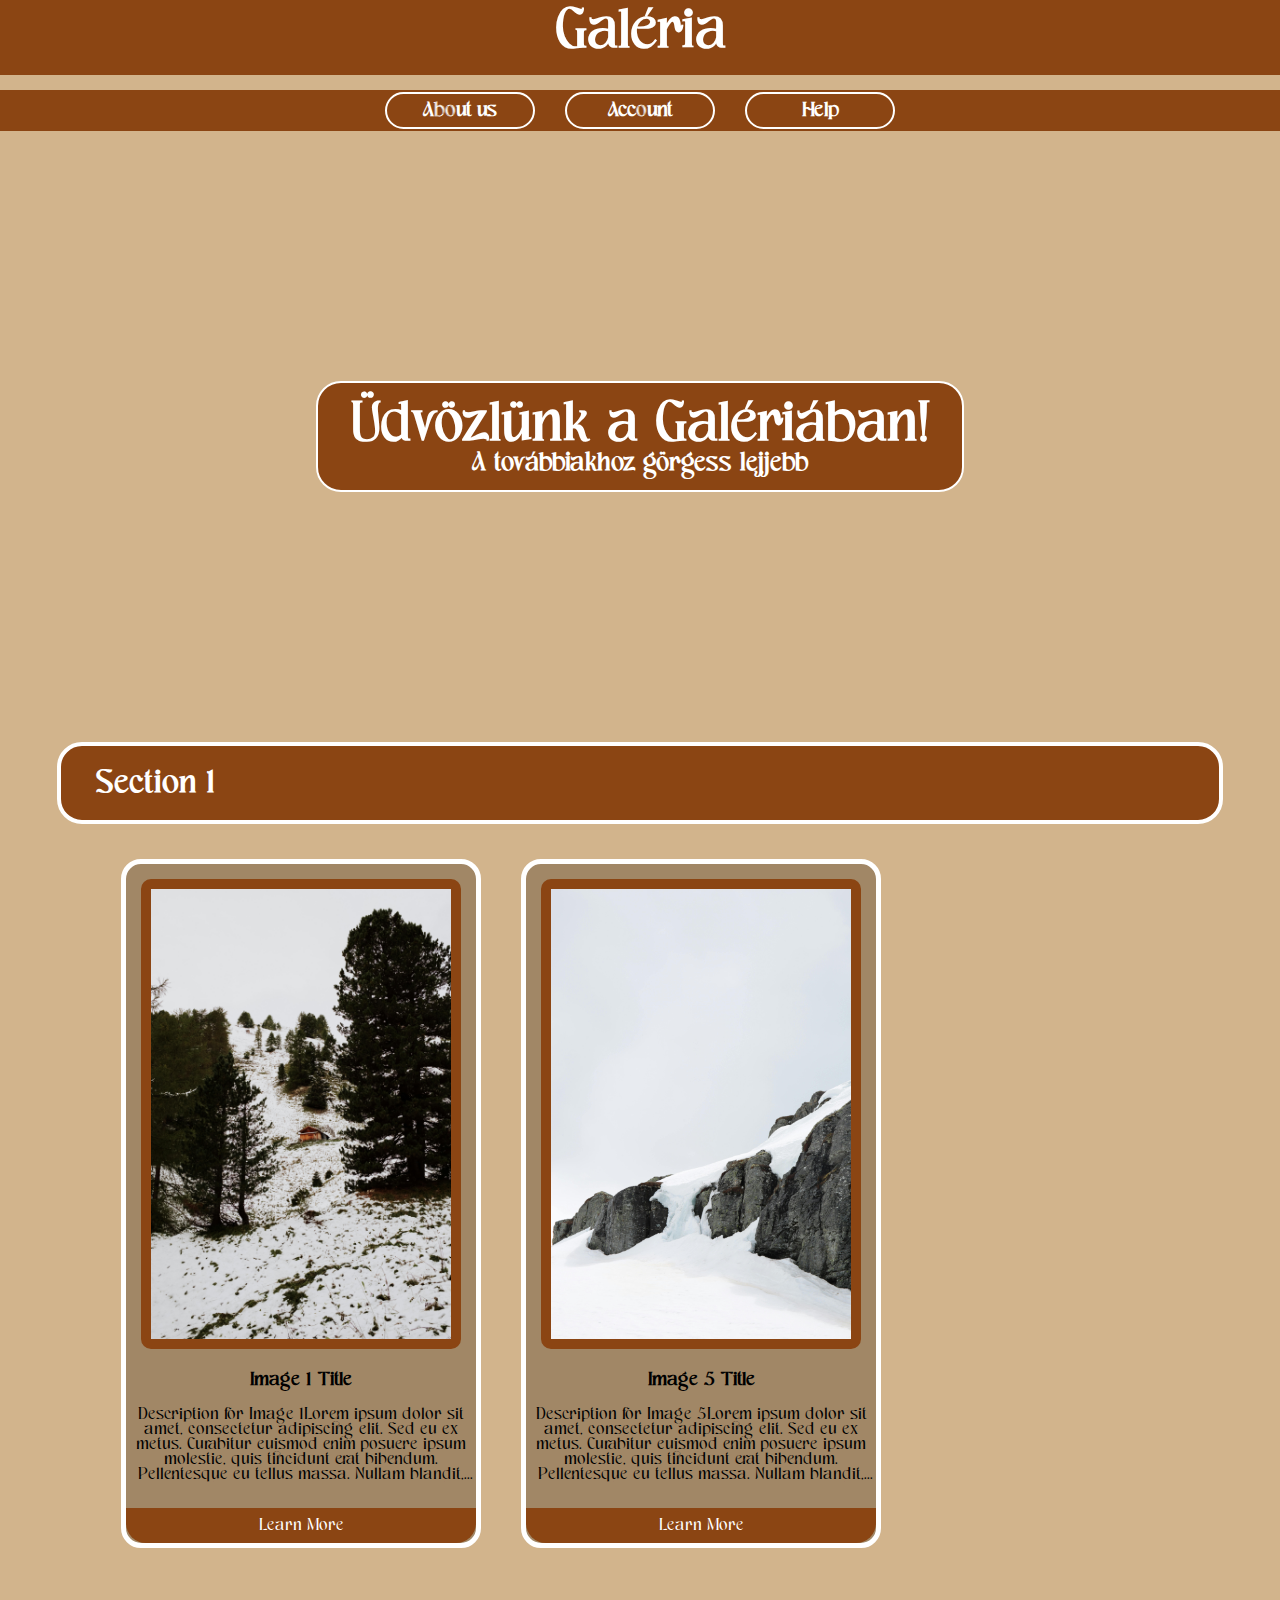
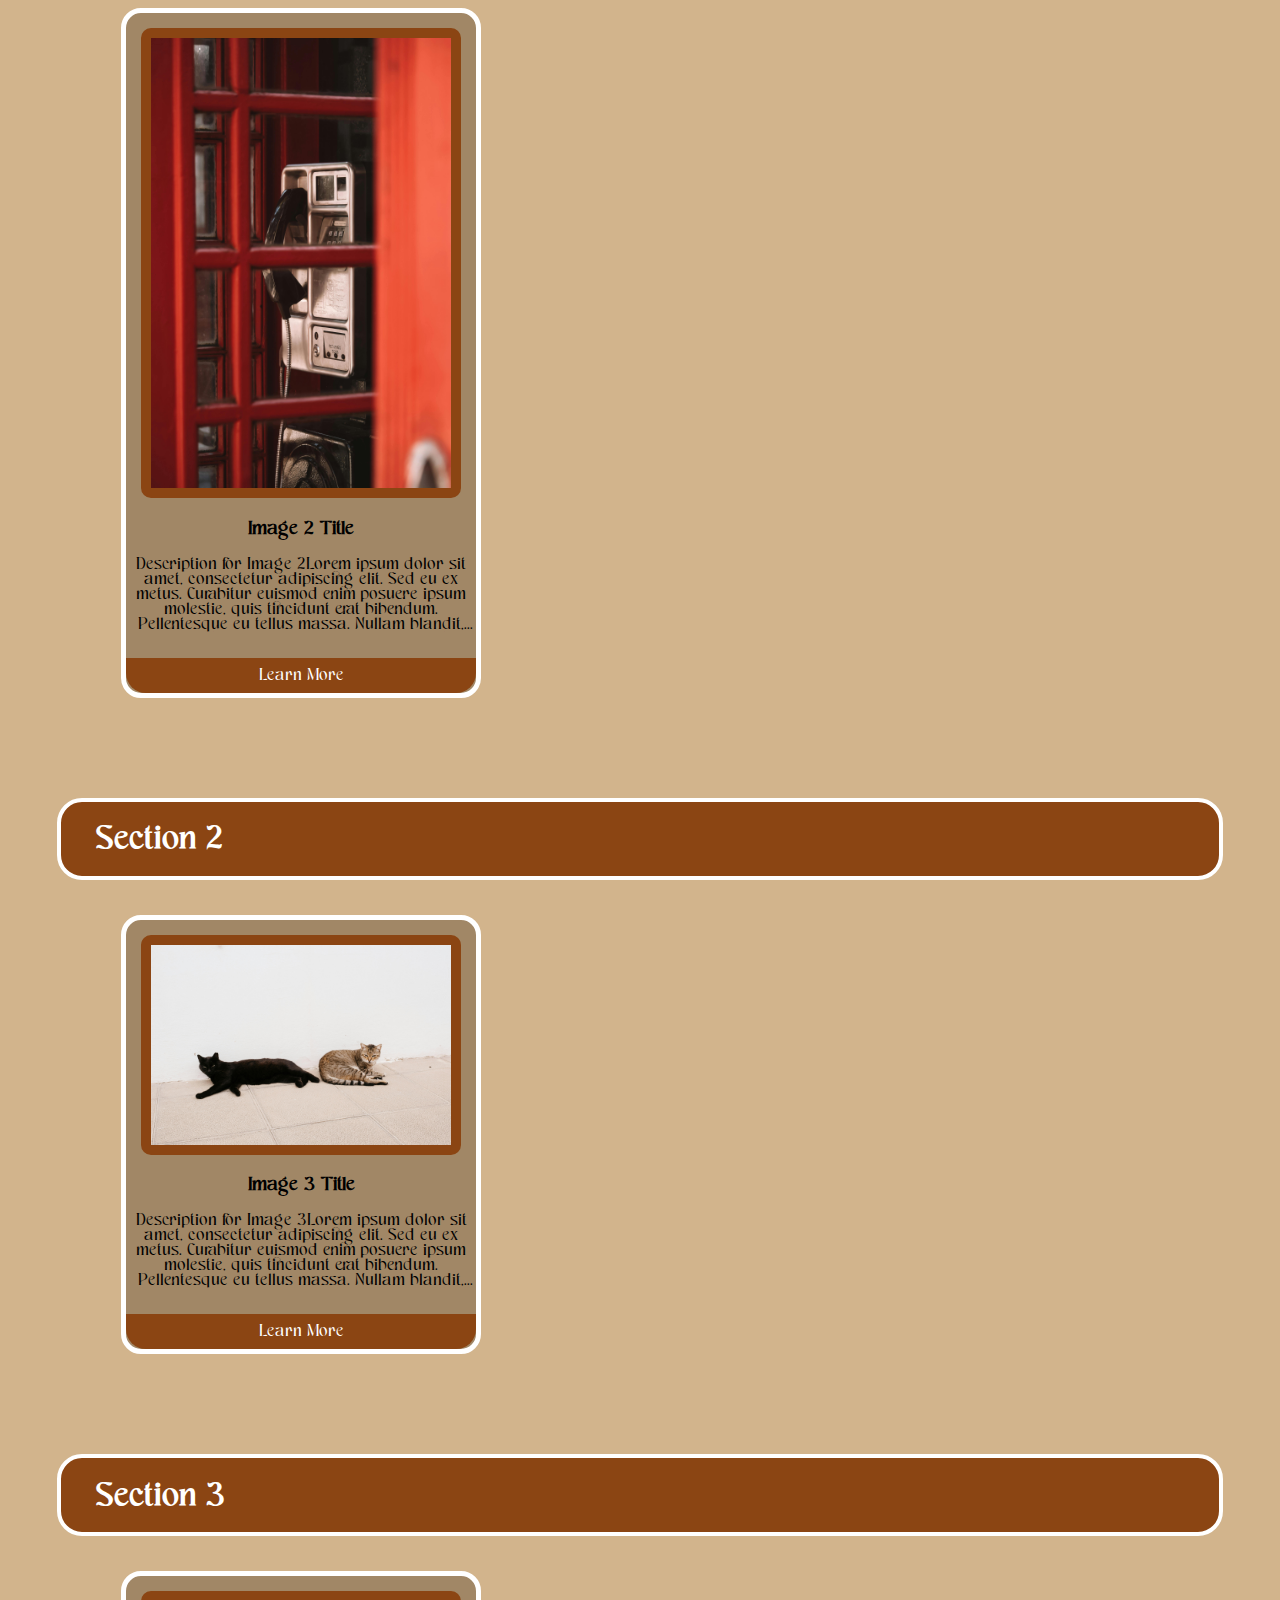
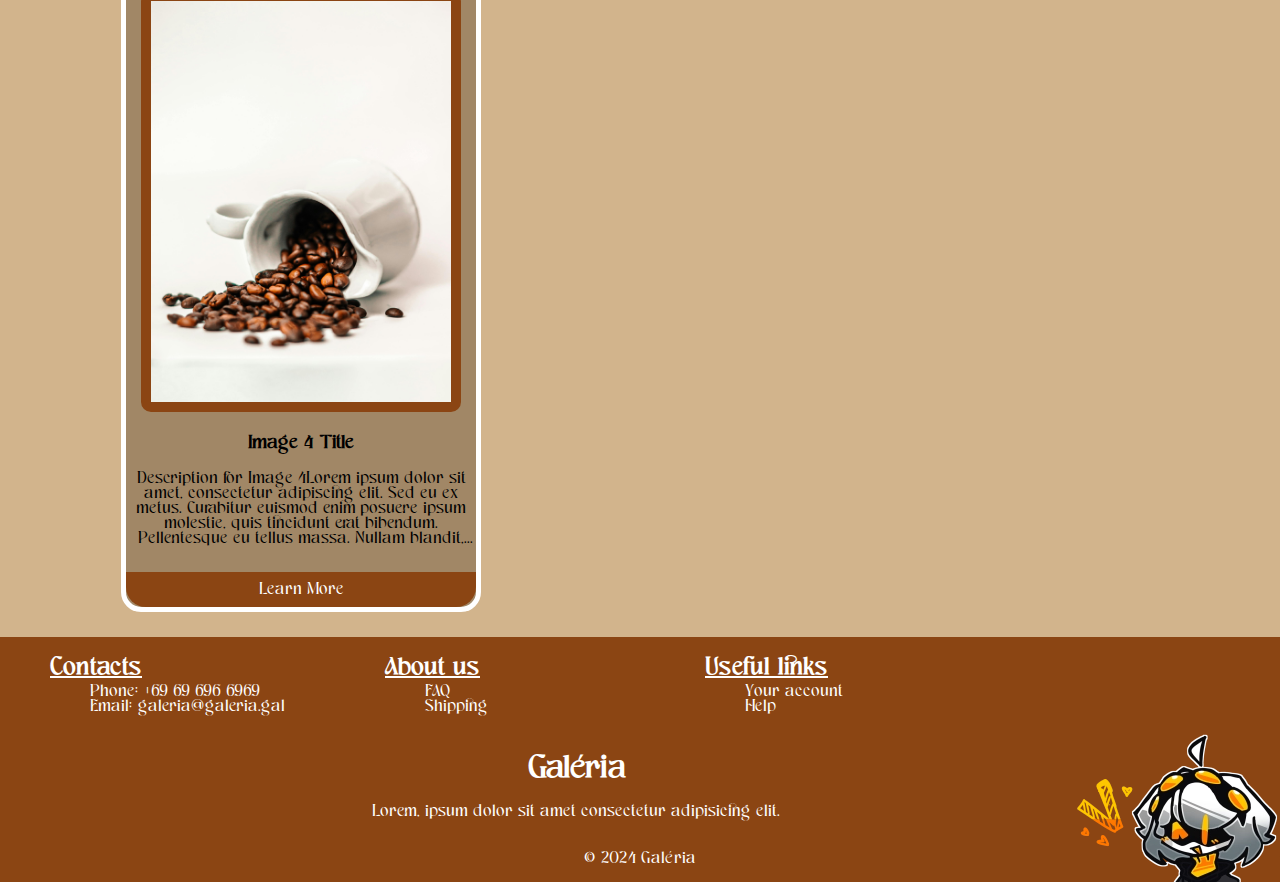
==== commit d2d0f507: "Page construction worky" ====
--- a/index.html
+++ b/index.html
@@ -54,26 +54,29 @@
         <div class="gallerySection">
             <div class="gallery-item">
                 <div class="description">
-                    <img src="Assets/StockImage1.jpg" alt="Image 1">
-                    <h3>Image 1 Title</h3>
-                    <p>Description for Image 1</p>
-                    <a href="product.html?index=0" class="button-link">Learn More</a>
+                    <img src="Assets/StockImage1.jpg" alt="Image 1" id="image1">
+                    <h3 id="title1">Image 1 Title</h3>
+                    <p id="description1">Description for Image 1Lorem ipsum dolor sit amet, consectetur adipiscing elit. Sed eu ex metus. Curabitur euismod enim posuere ipsum molestie, quis tincidunt erat bibendum. Pellentesque eu tellus massa. Nullam blandit, sapien vitae accumsan rhoncus, nibh ante molestie nisi, bibendum rhoncus nulla libero lobortis lorem. Nam eget sem eleifend, tincidunt orci eu, pretium mi. Ut luctus risus rutrum rutrum efficitur. Duis convallis libero vel consectetur aliquam. Aliquam quis leo a enim rutrum pellentesque at sit amet orci. Vivamus accumsan orci a nibh fermentum convallis. Lorem ipsum dolor sit amet, consectetur adipiscing elit. Sed eu ex metus. Curabitur euismod enim posuere ipsum molestie, quis tincidunt erat bibendum. Pellentesque eu tellus massa. Nullam blandit, sapien vitae accumsan rhoncus, nibh ante molestie nisi, bibendum rhoncus nulla libero lobortis lorem. Nam eget sem eleifend, tincidunt orci eu, pretium mi. Ut luctus risus rutrum rutrum efficitur. Duis convallis libero vel consectetur aliquam. Aliquam quis leo a enim rutrum pellentesque at sit amet orci. Vivamus accumsan orci a nibh fermentum convallis. Lorem ipsum dolor sit amet, consectetur adipiscing elit. Sed eu ex metus. Curabitur euismod enim posuere ipsum molestie, quis tincidunt erat bibendum. Pellentesque eu tellus massa. Nullam blandit, sapien vitae accumsan rhoncus, nibh ante molestie nisi, bibendum rhoncus nulla libero lobortis lorem. Nam eget sem eleifend, tincidunt orci eu, pretium mi. Ut luctus risus rutrum rutrum efficitur. Duis convallis libero vel consectetur aliquam. Aliquam quis leo a enim rutrum pellentesque at sit amet orci. Vivamus accumsan orci a nibh fermentum convallis. </p>
+                    <a href="product.html" class="button-link" onclick="storeProductData(0)">Learn More</a>
+
                 </div>
             </div>
             <div class="gallery-item">
                 <div class="description">
-                    <img src="Assets/StockImage5.jpg" alt="Image 5">
-                    <h3>Image 5 Title</h3>
-                    <p>Description for Image 5</p>
-                    <a href="product.html?index=4" class="button-link">Learn More</a>
+                    <img src="Assets/StockImage5.jpg" alt="Image 5" id="image2">
+                    <h3 id="title2">Image 5 Title</h3>
+                    <p id="description2">Description for Image 5Lorem ipsum dolor sit amet, consectetur adipiscing elit. Sed eu ex metus. Curabitur euismod enim posuere ipsum molestie, quis tincidunt erat bibendum. Pellentesque eu tellus massa. Nullam blandit, sapien vitae accumsan rhoncus, nibh ante molestie nisi, bibendum rhoncus nulla libero lobortis lorem. Nam eget sem eleifend, tincidunt orci eu, pretium mi. Ut luctus risus rutrum rutrum efficitur. Duis convallis libero vel consectetur aliquam. Aliquam quis leo a enim rutrum pellentesque at sit amet orci. Vivamus accumsan orci a nibh fermentum convallis. Lorem ipsum dolor sit amet, consectetur adipiscing elit. Sed eu ex metus. Curabitur euismod enim posuere ipsum molestie, quis tincidunt erat bibendum. Pellentesque eu tellus massa. Nullam blandit, sapien vitae accumsan rhoncus, nibh ante molestie nisi, bibendum rhoncus nulla libero lobortis lorem. Nam eget sem eleifend, tincidunt orci eu, pretium mi. Ut luctus risus rutrum rutrum efficitur. Duis convallis libero vel consectetur aliquam. Aliquam quis leo a enim rutrum pellentesque at sit amet orci. Vivamus accumsan orci a nibh fermentum convallis. Lorem ipsum dolor sit amet, consectetur adipiscing elit. Sed eu ex metus. Curabitur euismod enim posuere ipsum molestie, quis tincidunt erat bibendum. Pellentesque eu tellus massa. Nullam blandit, sapien vitae accumsan rhoncus, nibh ante molestie nisi, bibendum rhoncus nulla libero lobortis lorem. Nam eget sem eleifend, tincidunt orci eu, pretium mi. Ut luctus risus rutrum rutrum efficitur. Duis convallis libero vel consectetur aliquam. Aliquam quis leo a enim rutrum pellentesque at sit amet orci. Vivamus accumsan orci a nibh fermentum convallis. </p>
+                    <a href="product.html" class="button-link" onclick="storeProductData(1)">Learn More</a>
+
                 </div>
             </div>
             <div class="gallery-item">
                 <div class="description">
-                    <img src="Assets/StockImage2.jpg" alt="Image 2">
-                    <h3>Image 2 Title</h3>
-                    <p>Description for Image 2</p>
-                    <a href="product.html?index=1" class="button-link">Learn More</a>
+                    <img src="Assets/StockImage2.jpg" alt="Image 2" id="image3">
+                    <h3 id="title3">Image 2 Title</h3>
+                    <p id="description3">Description for Image 2Lorem ipsum dolor sit amet, consectetur adipiscing elit. Sed eu ex metus. Curabitur euismod enim posuere ipsum molestie, quis tincidunt erat bibendum. Pellentesque eu tellus massa. Nullam blandit, sapien vitae accumsan rhoncus, nibh ante molestie nisi, bibendum rhoncus nulla libero lobortis lorem. Nam eget sem eleifend, tincidunt orci eu, pretium mi. Ut luctus risus rutrum rutrum efficitur. Duis convallis libero vel consectetur aliquam. Aliquam quis leo a enim rutrum pellentesque at sit amet orci. Vivamus accumsan orci a nibh fermentum convallis. Lorem ipsum dolor sit amet, consectetur adipiscing elit. Sed eu ex metus. Curabitur euismod enim posuere ipsum molestie, quis tincidunt erat bibendum. Pellentesque eu tellus massa. Nullam blandit, sapien vitae accumsan rhoncus, nibh ante molestie nisi, bibendum rhoncus nulla libero lobortis lorem. Nam eget sem eleifend, tincidunt orci eu, pretium mi. Ut luctus risus rutrum rutrum efficitur. Duis convallis libero vel consectetur aliquam. Aliquam quis leo a enim rutrum pellentesque at sit amet orci. Vivamus accumsan orci a nibh fermentum convallis. Lorem ipsum dolor sit amet, consectetur adipiscing elit. Sed eu ex metus. Curabitur euismod enim posuere ipsum molestie, quis tincidunt erat bibendum. Pellentesque eu tellus massa. Nullam blandit, sapien vitae accumsan rhoncus, nibh ante molestie nisi, bibendum rhoncus nulla libero lobortis lorem. Nam eget sem eleifend, tincidunt orci eu, pretium mi. Ut luctus risus rutrum rutrum efficitur. Duis convallis libero vel consectetur aliquam. Aliquam quis leo a enim rutrum pellentesque at sit amet orci. Vivamus accumsan orci a nibh fermentum convallis. </p>
+                    <a href="product.html" class="button-link" onclick="storeProductData(2)">Learn More</a>
+
                 </div>
             </div>
         </div>
@@ -86,10 +89,11 @@
         <div class="gallerySection">
             <div class="gallery-item">
                 <div class="description">
-                    <img src="Assets/StockImage3.jpg" alt="Image 3">
-                    <h3>Image 3 Title</h3>
-                    <p>Description for Image 3</p>
-                    <a href="product.html?index=2" class="button-link">Learn More</a>
+                    <img src="Assets/StockImage3.jpg" alt="Image 3" id="image4">
+                    <h3 id="title4">Image 3 Title</h3>
+                    <p id="description4">Description for Image 3Lorem ipsum dolor sit amet, consectetur adipiscing elit. Sed eu ex metus. Curabitur euismod enim posuere ipsum molestie, quis tincidunt erat bibendum. Pellentesque eu tellus massa. Nullam blandit, sapien vitae accumsan rhoncus, nibh ante molestie nisi, bibendum rhoncus nulla libero lobortis lorem. Nam eget sem eleifend, tincidunt orci eu, pretium mi. Ut luctus risus rutrum rutrum efficitur. Duis convallis libero vel consectetur aliquam. Aliquam quis leo a enim rutrum pellentesque at sit amet orci. Vivamus accumsan orci a nibh fermentum convallis. Lorem ipsum dolor sit amet, consectetur adipiscing elit. Sed eu ex metus. Curabitur euismod enim posuere ipsum molestie, quis tincidunt erat bibendum. Pellentesque eu tellus massa. Nullam blandit, sapien vitae accumsan rhoncus, nibh ante molestie nisi, bibendum rhoncus nulla libero lobortis lorem. Nam eget sem eleifend, tincidunt orci eu, pretium mi. Ut luctus risus rutrum rutrum efficitur. Duis convallis libero vel consectetur aliquam. Aliquam quis leo a enim rutrum pellentesque at sit amet orci. Vivamus accumsan orci a nibh fermentum convallis. Lorem ipsum dolor sit amet, consectetur adipiscing elit. Sed eu ex metus. Curabitur euismod enim posuere ipsum molestie, quis tincidunt erat bibendum. Pellentesque eu tellus massa. Nullam blandit, sapien vitae accumsan rhoncus, nibh ante molestie nisi, bibendum rhoncus nulla libero lobortis lorem. Nam eget sem eleifend, tincidunt orci eu, pretium mi. Ut luctus risus rutrum rutrum efficitur. Duis convallis libero vel consectetur aliquam. Aliquam quis leo a enim rutrum pellentesque at sit amet orci. Vivamus accumsan orci a nibh fermentum convallis. </p>
+                    <a href="product.html" class="button-link" onclick="storeProductData(3)">Learn More</a>
+
                 </div>
             </div>
         </div>
@@ -102,10 +106,11 @@
         <div class="gallerySection">
             <div class="gallery-item">
                 <div class="description">
-                    <img src="Assets/StockImage4.jpg" alt="Image 4">
-                    <h3>Image 4 Title</h3>
-                    <p>Description for Image 4</p>
-                    <a href="product.html?index=3" class="button-link">Learn More</a>
+                    <img src="Assets/StockImage4.jpg" alt="Image 4"  id="image5">
+                    <h3  id="title5">Image 4 Title</h3>
+                    <p id="description5">Description for Image 4Lorem ipsum dolor sit amet, consectetur adipiscing elit. Sed eu ex metus. Curabitur euismod enim posuere ipsum molestie, quis tincidunt erat bibendum. Pellentesque eu tellus massa. Nullam blandit, sapien vitae accumsan rhoncus, nibh ante molestie nisi, bibendum rhoncus nulla libero lobortis lorem. Nam eget sem eleifend, tincidunt orci eu, pretium mi. Ut luctus risus rutrum rutrum efficitur. Duis convallis libero vel consectetur aliquam. Aliquam quis leo a enim rutrum pellentesque at sit amet orci. Vivamus accumsan orci a nibh fermentum convallis. Lorem ipsum dolor sit amet, consectetur adipiscing elit. Sed eu ex metus. Curabitur euismod enim posuere ipsum molestie, quis tincidunt erat bibendum. Pellentesque eu tellus massa. Nullam blandit, sapien vitae accumsan rhoncus, nibh ante molestie nisi, bibendum rhoncus nulla libero lobortis lorem. Nam eget sem eleifend, tincidunt orci eu, pretium mi. Ut luctus risus rutrum rutrum efficitur. Duis convallis libero vel consectetur aliquam. Aliquam quis leo a enim rutrum pellentesque at sit amet orci. Vivamus accumsan orci a nibh fermentum convallis. Lorem ipsum dolor sit amet, consectetur adipiscing elit. Sed eu ex metus. Curabitur euismod enim posuere ipsum molestie, quis tincidunt erat bibendum. Pellentesque eu tellus massa. Nullam blandit, sapien vitae accumsan rhoncus, nibh ante molestie nisi, bibendum rhoncus nulla libero lobortis lorem. Nam eget sem eleifend, tincidunt orci eu, pretium mi. Ut luctus risus rutrum rutrum efficitur. Duis convallis libero vel consectetur aliquam. Aliquam quis leo a enim rutrum pellentesque at sit amet orci. Vivamus accumsan orci a nibh fermentum convallis. </p>
+                    <a href="product.html" class="button-link" onclick="storeProductData(4)">Learn More</a>
+
                 </div>
             </div>
         </div>
@@ -147,6 +152,8 @@
             <img src="Assets/Images/Jokes.webp" alt="Joke Image" title="V From MD">
         </div>
     </div>
+
 </body>
+
 </html>
 
--- a/style.css
+++ b/style.css
@@ -330,8 +330,17 @@
     flex-wrap: wrap;
     justify-content: left;
     margin: 0 auto;
-}
-
+    overflow-y:hidden; /* This allows scrolling within the div */
+}
+
+/* For truncating text in multiline elements */
+.gallery-item .description p {
+    display: -webkit-box;
+    -webkit-line-clamp: 5; /* Adjust this number to control how many lines are shown */
+    -webkit-box-orient: vertical;
+    overflow: hidden;
+    text-overflow: ellipsis;
+}
 
 
 /*     ACCOUNT     */
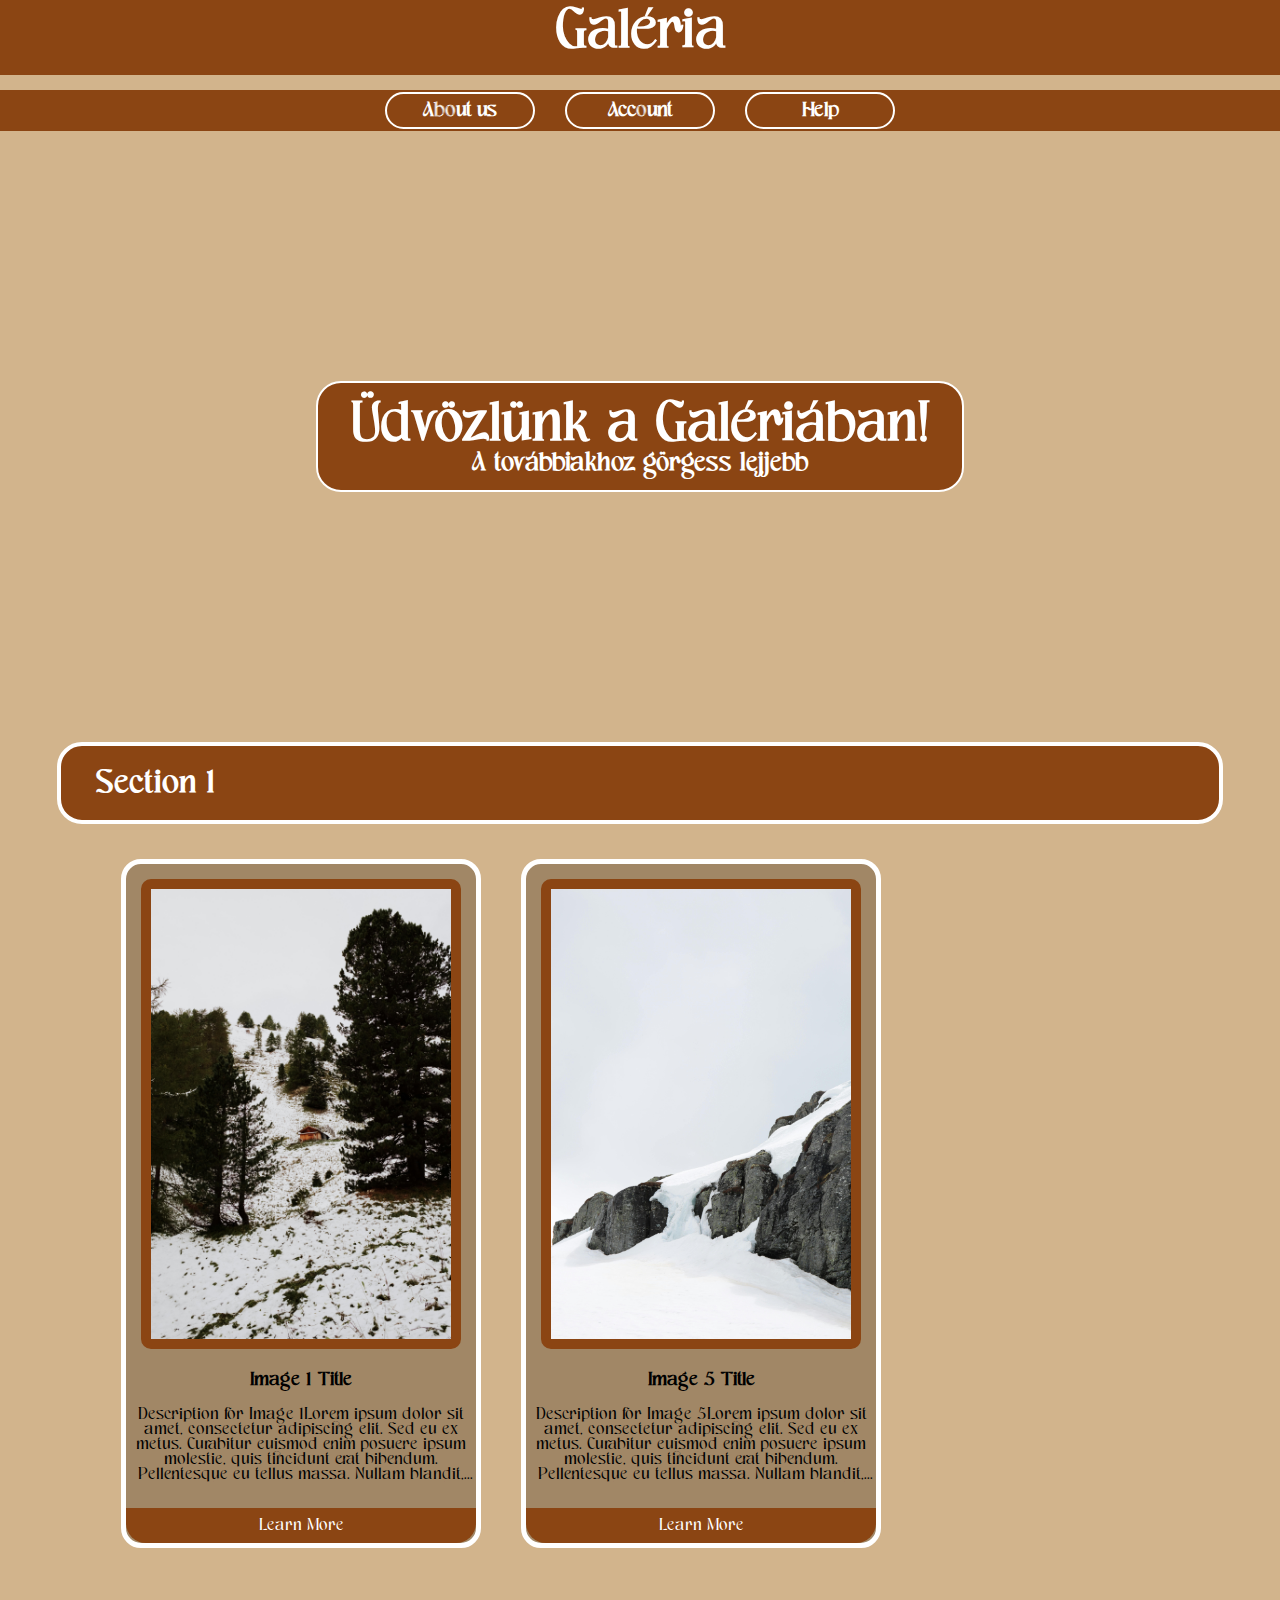
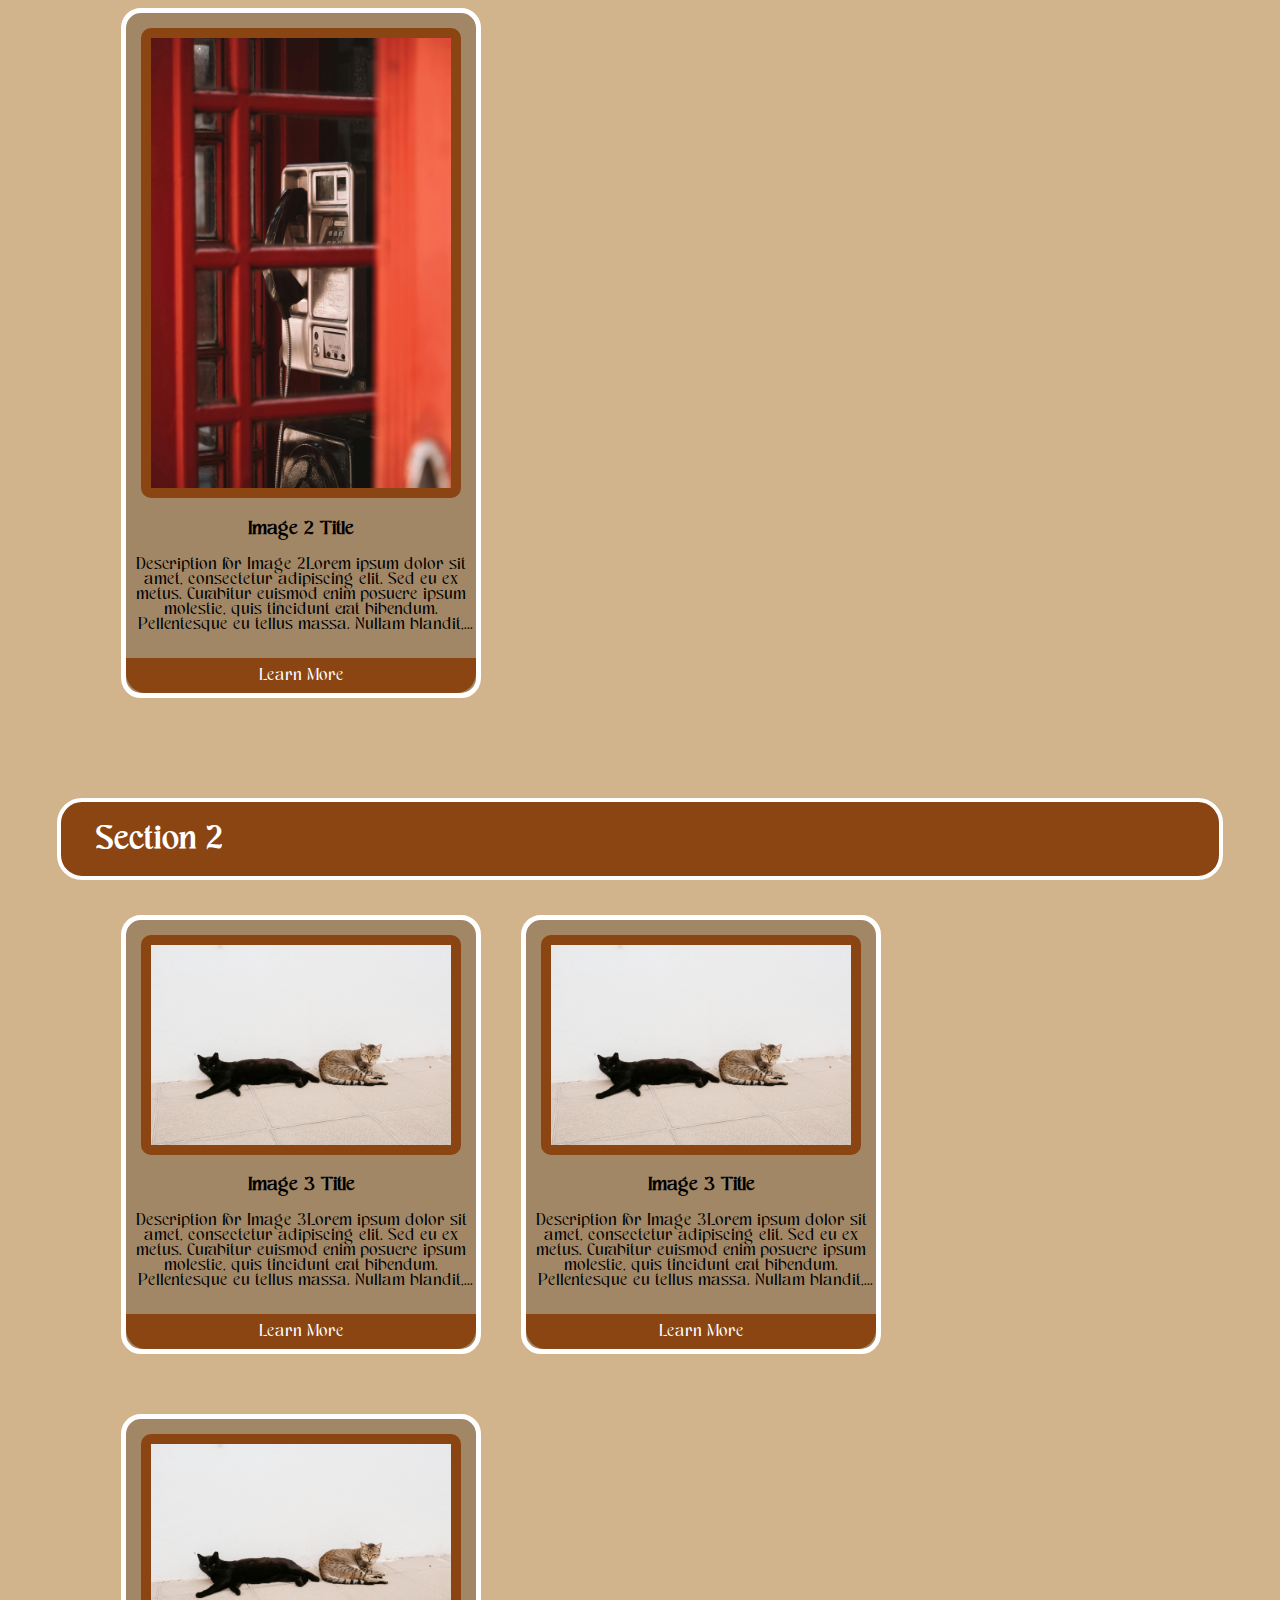
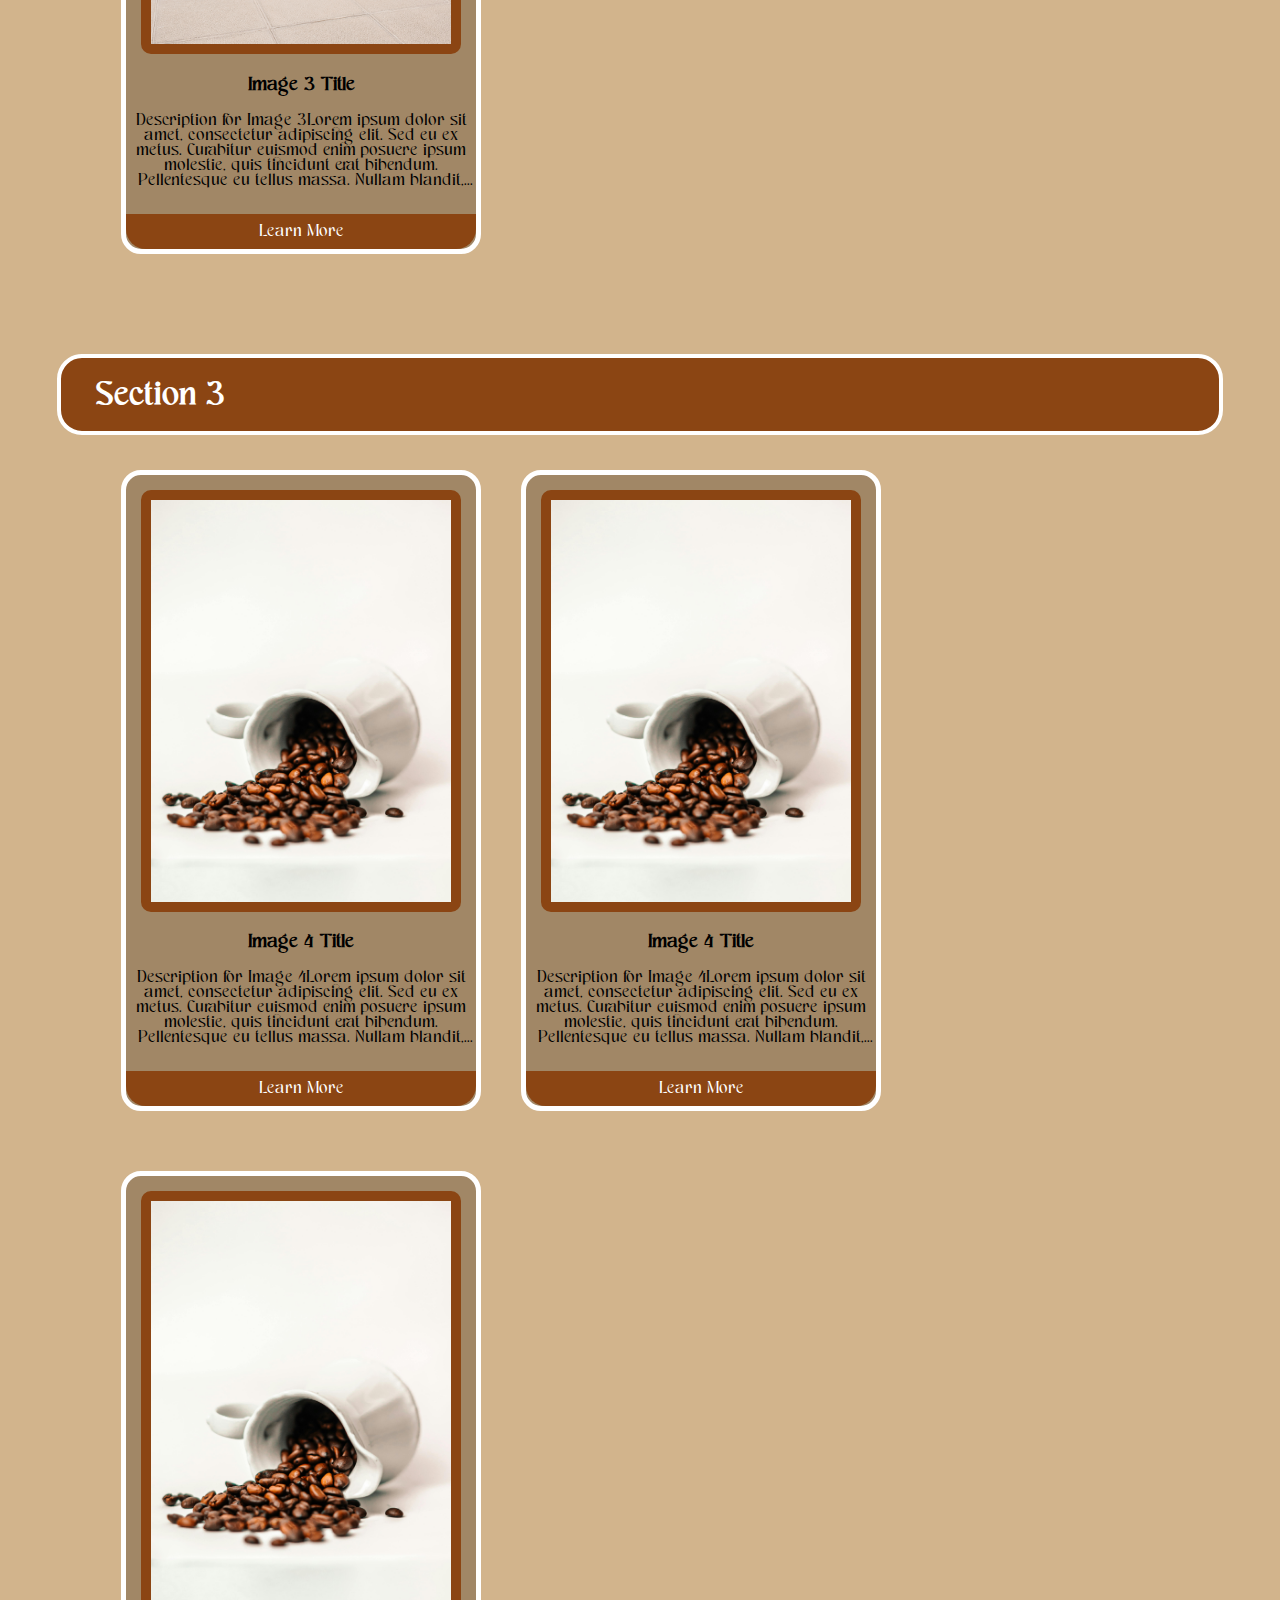
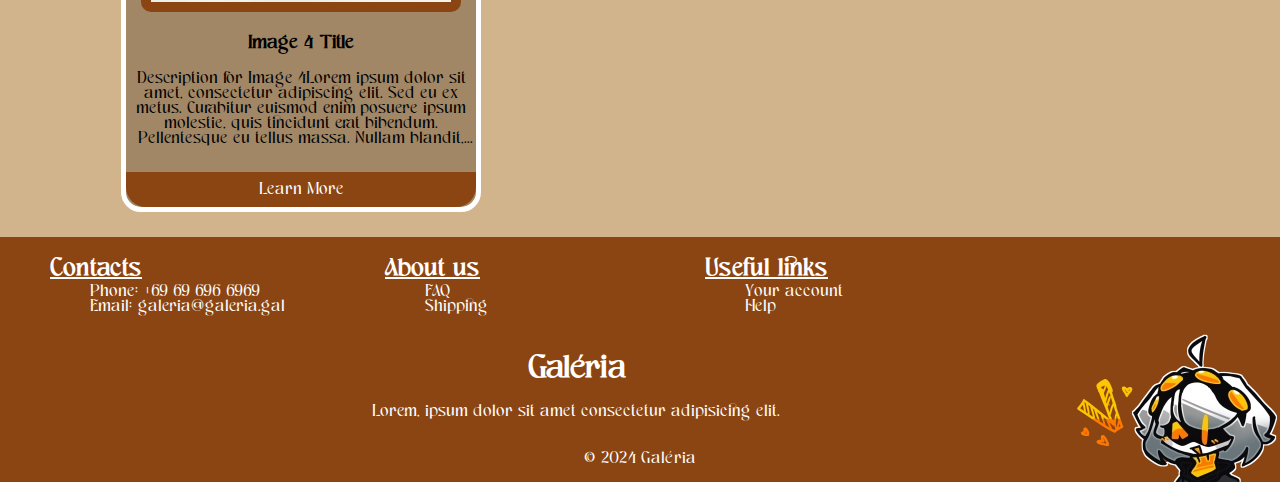
==== commit e4197d6a: "Should be fine" ====
--- a/index.html
+++ b/index.html
@@ -96,6 +96,26 @@
 
                 </div>
             </div>
+
+            <div class="gallery-item">
+                <div class="description">
+                    <img src="Assets/StockImage3.jpg" alt="Image 3" id="image4">
+                    <h3 id="title4">Image 3 Title</h3>
+                    <p id="description4">Description for Image 3Lorem ipsum dolor sit amet, consectetur adipiscing elit. Sed eu ex metus. Curabitur euismod enim posuere ipsum molestie, quis tincidunt erat bibendum. Pellentesque eu tellus massa. Nullam blandit, sapien vitae accumsan rhoncus, nibh ante molestie nisi, bibendum rhoncus nulla libero lobortis lorem. Nam eget sem eleifend, tincidunt orci eu, pretium mi. Ut luctus risus rutrum rutrum efficitur. Duis convallis libero vel consectetur aliquam. Aliquam quis leo a enim rutrum pellentesque at sit amet orci. Vivamus accumsan orci a nibh fermentum convallis. Lorem ipsum dolor sit amet, consectetur adipiscing elit. Sed eu ex metus. Curabitur euismod enim posuere ipsum molestie, quis tincidunt erat bibendum. Pellentesque eu tellus massa. Nullam blandit, sapien vitae accumsan rhoncus, nibh ante molestie nisi, bibendum rhoncus nulla libero lobortis lorem. Nam eget sem eleifend, tincidunt orci eu, pretium mi. Ut luctus risus rutrum rutrum efficitur. Duis convallis libero vel consectetur aliquam. Aliquam quis leo a enim rutrum pellentesque at sit amet orci. Vivamus accumsan orci a nibh fermentum convallis. Lorem ipsum dolor sit amet, consectetur adipiscing elit. Sed eu ex metus. Curabitur euismod enim posuere ipsum molestie, quis tincidunt erat bibendum. Pellentesque eu tellus massa. Nullam blandit, sapien vitae accumsan rhoncus, nibh ante molestie nisi, bibendum rhoncus nulla libero lobortis lorem. Nam eget sem eleifend, tincidunt orci eu, pretium mi. Ut luctus risus rutrum rutrum efficitur. Duis convallis libero vel consectetur aliquam. Aliquam quis leo a enim rutrum pellentesque at sit amet orci. Vivamus accumsan orci a nibh fermentum convallis. </p>
+                    <a href="product.html" class="button-link" onclick="storeProductData(3)">Learn More</a>
+
+                </div>
+            </div>
+
+            <div class="gallery-item">
+                <div class="description">
+                    <img src="Assets/StockImage3.jpg" alt="Image 3" id="image4">
+                    <h3 id="title4">Image 3 Title</h3>
+                    <p id="description4">Description for Image 3Lorem ipsum dolor sit amet, consectetur adipiscing elit. Sed eu ex metus. Curabitur euismod enim posuere ipsum molestie, quis tincidunt erat bibendum. Pellentesque eu tellus massa. Nullam blandit, sapien vitae accumsan rhoncus, nibh ante molestie nisi, bibendum rhoncus nulla libero lobortis lorem. Nam eget sem eleifend, tincidunt orci eu, pretium mi. Ut luctus risus rutrum rutrum efficitur. Duis convallis libero vel consectetur aliquam. Aliquam quis leo a enim rutrum pellentesque at sit amet orci. Vivamus accumsan orci a nibh fermentum convallis. Lorem ipsum dolor sit amet, consectetur adipiscing elit. Sed eu ex metus. Curabitur euismod enim posuere ipsum molestie, quis tincidunt erat bibendum. Pellentesque eu tellus massa. Nullam blandit, sapien vitae accumsan rhoncus, nibh ante molestie nisi, bibendum rhoncus nulla libero lobortis lorem. Nam eget sem eleifend, tincidunt orci eu, pretium mi. Ut luctus risus rutrum rutrum efficitur. Duis convallis libero vel consectetur aliquam. Aliquam quis leo a enim rutrum pellentesque at sit amet orci. Vivamus accumsan orci a nibh fermentum convallis. Lorem ipsum dolor sit amet, consectetur adipiscing elit. Sed eu ex metus. Curabitur euismod enim posuere ipsum molestie, quis tincidunt erat bibendum. Pellentesque eu tellus massa. Nullam blandit, sapien vitae accumsan rhoncus, nibh ante molestie nisi, bibendum rhoncus nulla libero lobortis lorem. Nam eget sem eleifend, tincidunt orci eu, pretium mi. Ut luctus risus rutrum rutrum efficitur. Duis convallis libero vel consectetur aliquam. Aliquam quis leo a enim rutrum pellentesque at sit amet orci. Vivamus accumsan orci a nibh fermentum convallis. </p>
+                    <a href="product.html" class="button-link" onclick="storeProductData(3)">Learn More</a>
+
+                </div>
+            </div>
         </div>
 
 
@@ -104,6 +124,26 @@
             <h1>Section 3</h1>
         </div>
         <div class="gallerySection">
+            <div class="gallery-item">
+                <div class="description">
+                    <img src="Assets/StockImage4.jpg" alt="Image 4"  id="image5">
+                    <h3  id="title5">Image 4 Title</h3>
+                    <p id="description5">Description for Image 4Lorem ipsum dolor sit amet, consectetur adipiscing elit. Sed eu ex metus. Curabitur euismod enim posuere ipsum molestie, quis tincidunt erat bibendum. Pellentesque eu tellus massa. Nullam blandit, sapien vitae accumsan rhoncus, nibh ante molestie nisi, bibendum rhoncus nulla libero lobortis lorem. Nam eget sem eleifend, tincidunt orci eu, pretium mi. Ut luctus risus rutrum rutrum efficitur. Duis convallis libero vel consectetur aliquam. Aliquam quis leo a enim rutrum pellentesque at sit amet orci. Vivamus accumsan orci a nibh fermentum convallis. Lorem ipsum dolor sit amet, consectetur adipiscing elit. Sed eu ex metus. Curabitur euismod enim posuere ipsum molestie, quis tincidunt erat bibendum. Pellentesque eu tellus massa. Nullam blandit, sapien vitae accumsan rhoncus, nibh ante molestie nisi, bibendum rhoncus nulla libero lobortis lorem. Nam eget sem eleifend, tincidunt orci eu, pretium mi. Ut luctus risus rutrum rutrum efficitur. Duis convallis libero vel consectetur aliquam. Aliquam quis leo a enim rutrum pellentesque at sit amet orci. Vivamus accumsan orci a nibh fermentum convallis. Lorem ipsum dolor sit amet, consectetur adipiscing elit. Sed eu ex metus. Curabitur euismod enim posuere ipsum molestie, quis tincidunt erat bibendum. Pellentesque eu tellus massa. Nullam blandit, sapien vitae accumsan rhoncus, nibh ante molestie nisi, bibendum rhoncus nulla libero lobortis lorem. Nam eget sem eleifend, tincidunt orci eu, pretium mi. Ut luctus risus rutrum rutrum efficitur. Duis convallis libero vel consectetur aliquam. Aliquam quis leo a enim rutrum pellentesque at sit amet orci. Vivamus accumsan orci a nibh fermentum convallis. </p>
+                    <a href="product.html" class="button-link" onclick="storeProductData(4)">Learn More</a>
+
+                </div>
+            </div>
+
+            <div class="gallery-item">
+                <div class="description">
+                    <img src="Assets/StockImage4.jpg" alt="Image 4"  id="image5">
+                    <h3  id="title5">Image 4 Title</h3>
+                    <p id="description5">Description for Image 4Lorem ipsum dolor sit amet, consectetur adipiscing elit. Sed eu ex metus. Curabitur euismod enim posuere ipsum molestie, quis tincidunt erat bibendum. Pellentesque eu tellus massa. Nullam blandit, sapien vitae accumsan rhoncus, nibh ante molestie nisi, bibendum rhoncus nulla libero lobortis lorem. Nam eget sem eleifend, tincidunt orci eu, pretium mi. Ut luctus risus rutrum rutrum efficitur. Duis convallis libero vel consectetur aliquam. Aliquam quis leo a enim rutrum pellentesque at sit amet orci. Vivamus accumsan orci a nibh fermentum convallis. Lorem ipsum dolor sit amet, consectetur adipiscing elit. Sed eu ex metus. Curabitur euismod enim posuere ipsum molestie, quis tincidunt erat bibendum. Pellentesque eu tellus massa. Nullam blandit, sapien vitae accumsan rhoncus, nibh ante molestie nisi, bibendum rhoncus nulla libero lobortis lorem. Nam eget sem eleifend, tincidunt orci eu, pretium mi. Ut luctus risus rutrum rutrum efficitur. Duis convallis libero vel consectetur aliquam. Aliquam quis leo a enim rutrum pellentesque at sit amet orci. Vivamus accumsan orci a nibh fermentum convallis. Lorem ipsum dolor sit amet, consectetur adipiscing elit. Sed eu ex metus. Curabitur euismod enim posuere ipsum molestie, quis tincidunt erat bibendum. Pellentesque eu tellus massa. Nullam blandit, sapien vitae accumsan rhoncus, nibh ante molestie nisi, bibendum rhoncus nulla libero lobortis lorem. Nam eget sem eleifend, tincidunt orci eu, pretium mi. Ut luctus risus rutrum rutrum efficitur. Duis convallis libero vel consectetur aliquam. Aliquam quis leo a enim rutrum pellentesque at sit amet orci. Vivamus accumsan orci a nibh fermentum convallis. </p>
+                    <a href="product.html" class="button-link" onclick="storeProductData(4)">Learn More</a>
+
+                </div>
+            </div>
+
             <div class="gallery-item">
                 <div class="description">
                     <img src="Assets/StockImage4.jpg" alt="Image 4"  id="image5">
--- a/style.css
+++ b/style.css
@@ -478,15 +478,15 @@
     border-radius: 25px;
     padding: 15px;
     margin: 25px auto;
-    width: 80%;
+    width: 60%;
     display: block;
 
     h3{
-        margin: 15px 0 0 0;
+        margin: 15px 0 0 5%;
     }
 
     h4{
-        margin: 15px 0 0 0;
+        margin: 15px 0 0 7%;
     }
 
     .troubleType{
@@ -496,6 +496,7 @@
         color: white;
         border: 2px solid white;
         border-radius: 25px;
+        margin: 0 0 0 7%;
     }
     .troubleType:hover{
         background-color: #7e684c;
@@ -507,6 +508,7 @@
         border: 2px solid white;
         font-size: 15px;
         background-color: transparent;
+        margin: 0 0 0 7%;
     }
     .title:hover{
         background-color: #7e684c;
@@ -524,8 +526,23 @@
         max-height: 250px;
         min-width: 125px;
         min-height: 67px;
+        margin: 0 0 0 7%;
     }
     .description:hover{
         background-color: #7e684c;
     }
+}
+
+.send{
+    background-color: #a18766;
+    text-decoration: underline;
+    border: 2px solid white;
+    padding: 5px 10px;
+    width: 150px;
+    border-radius: 10px;
+    display: block;
+    margin: 15px 7%;
+}
+.send:hover{
+    background-color: #7e684c;
 }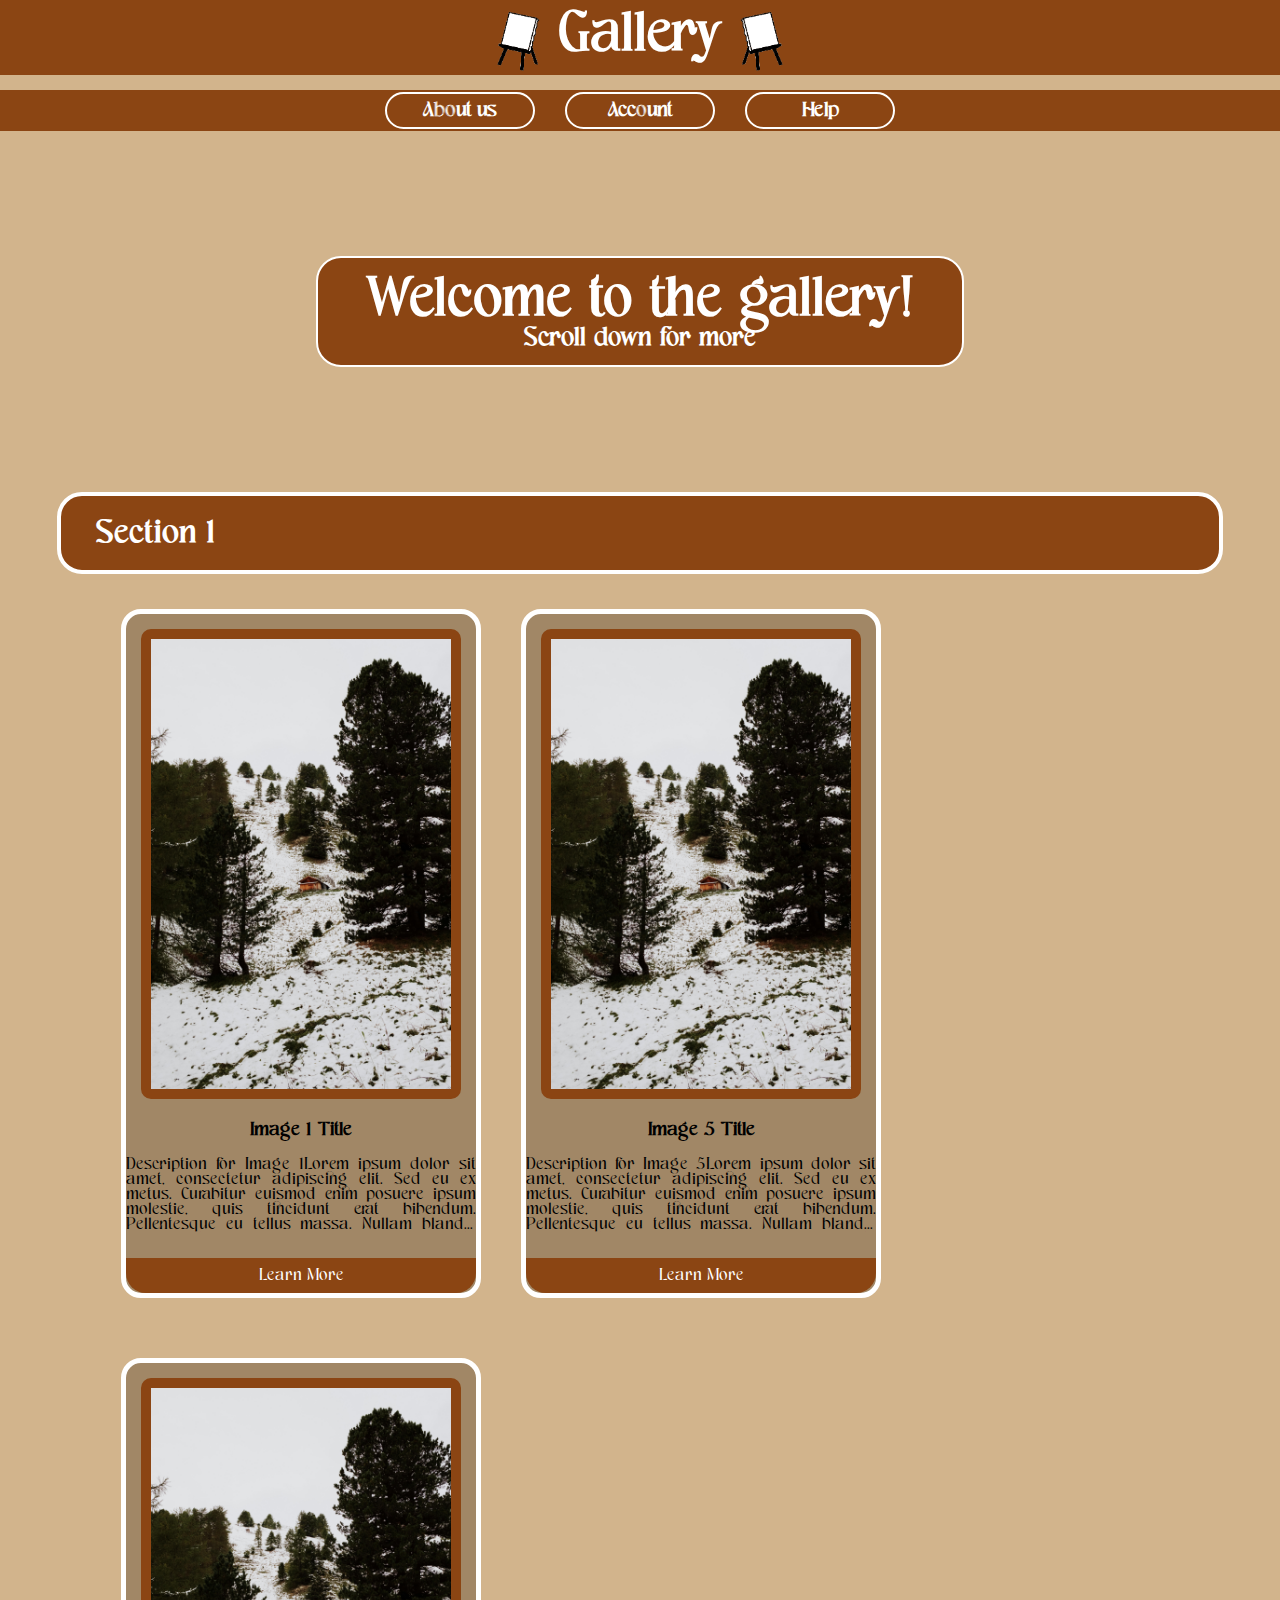
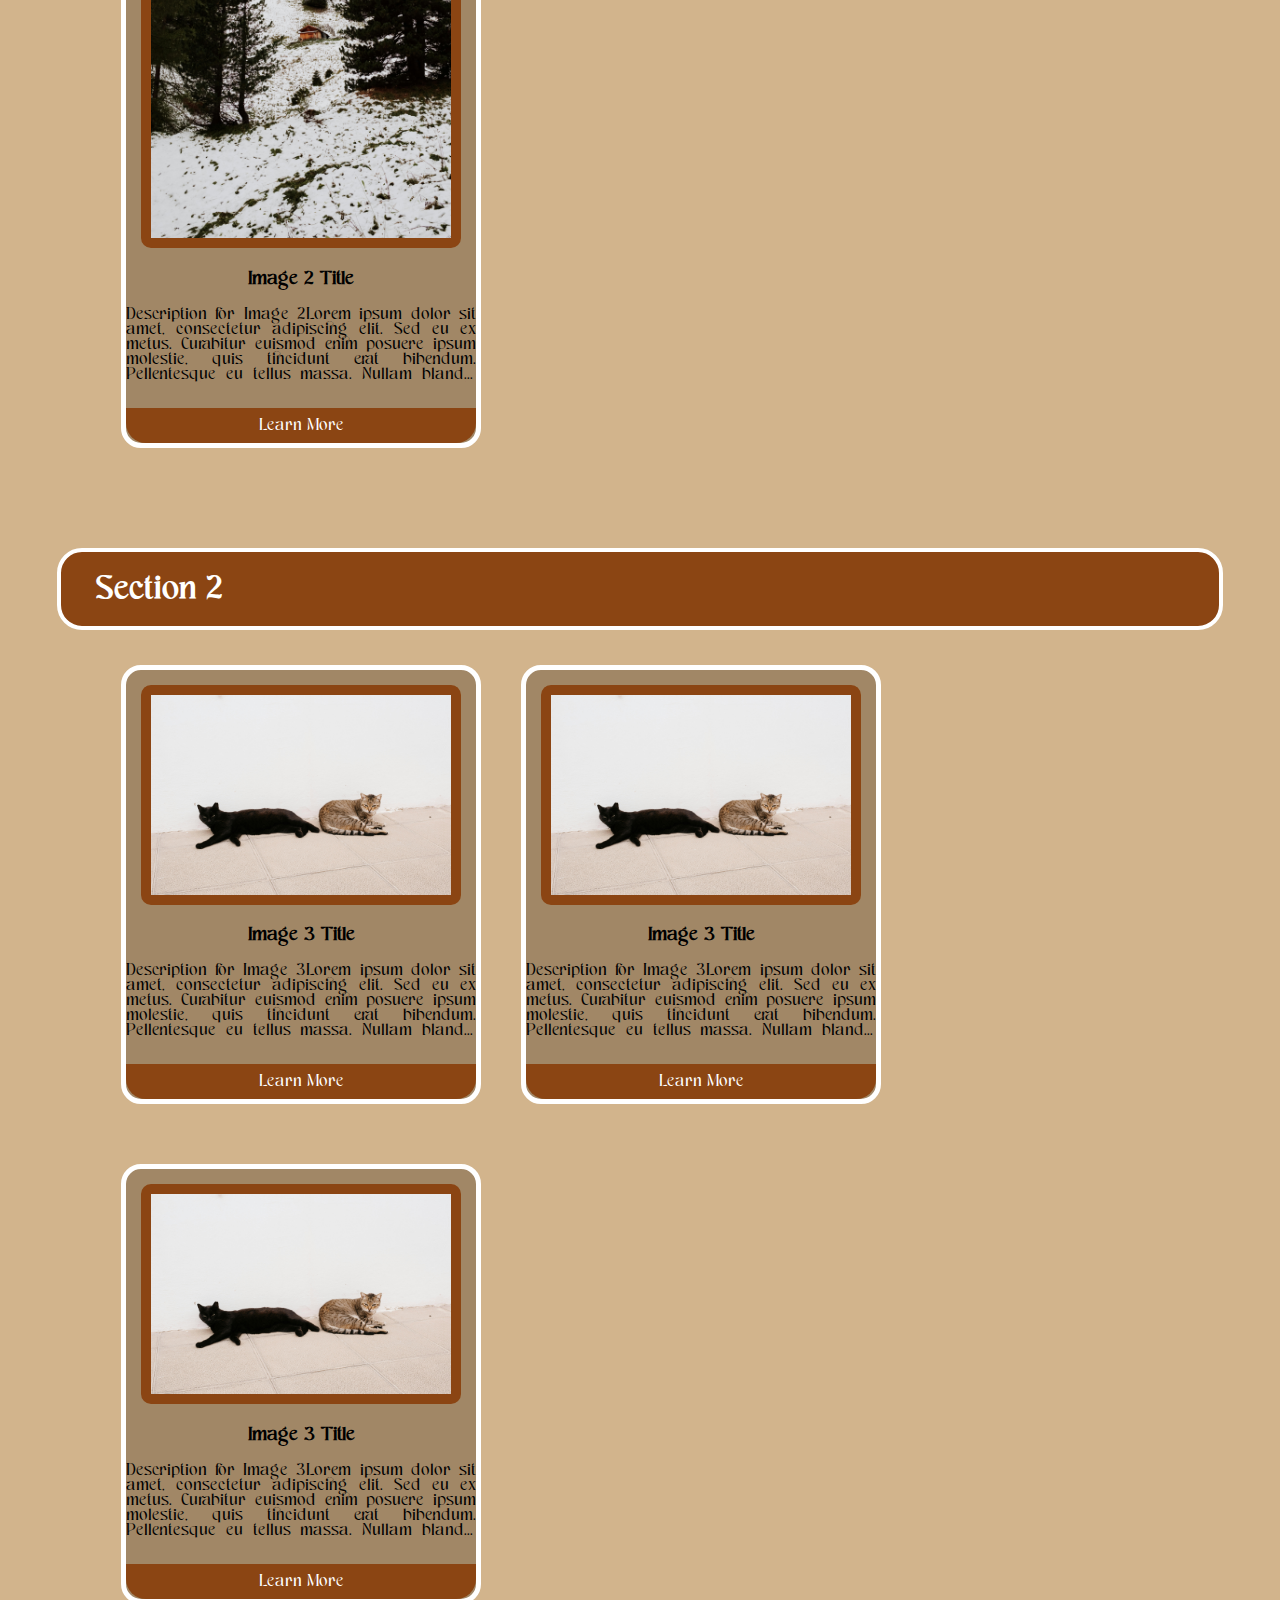
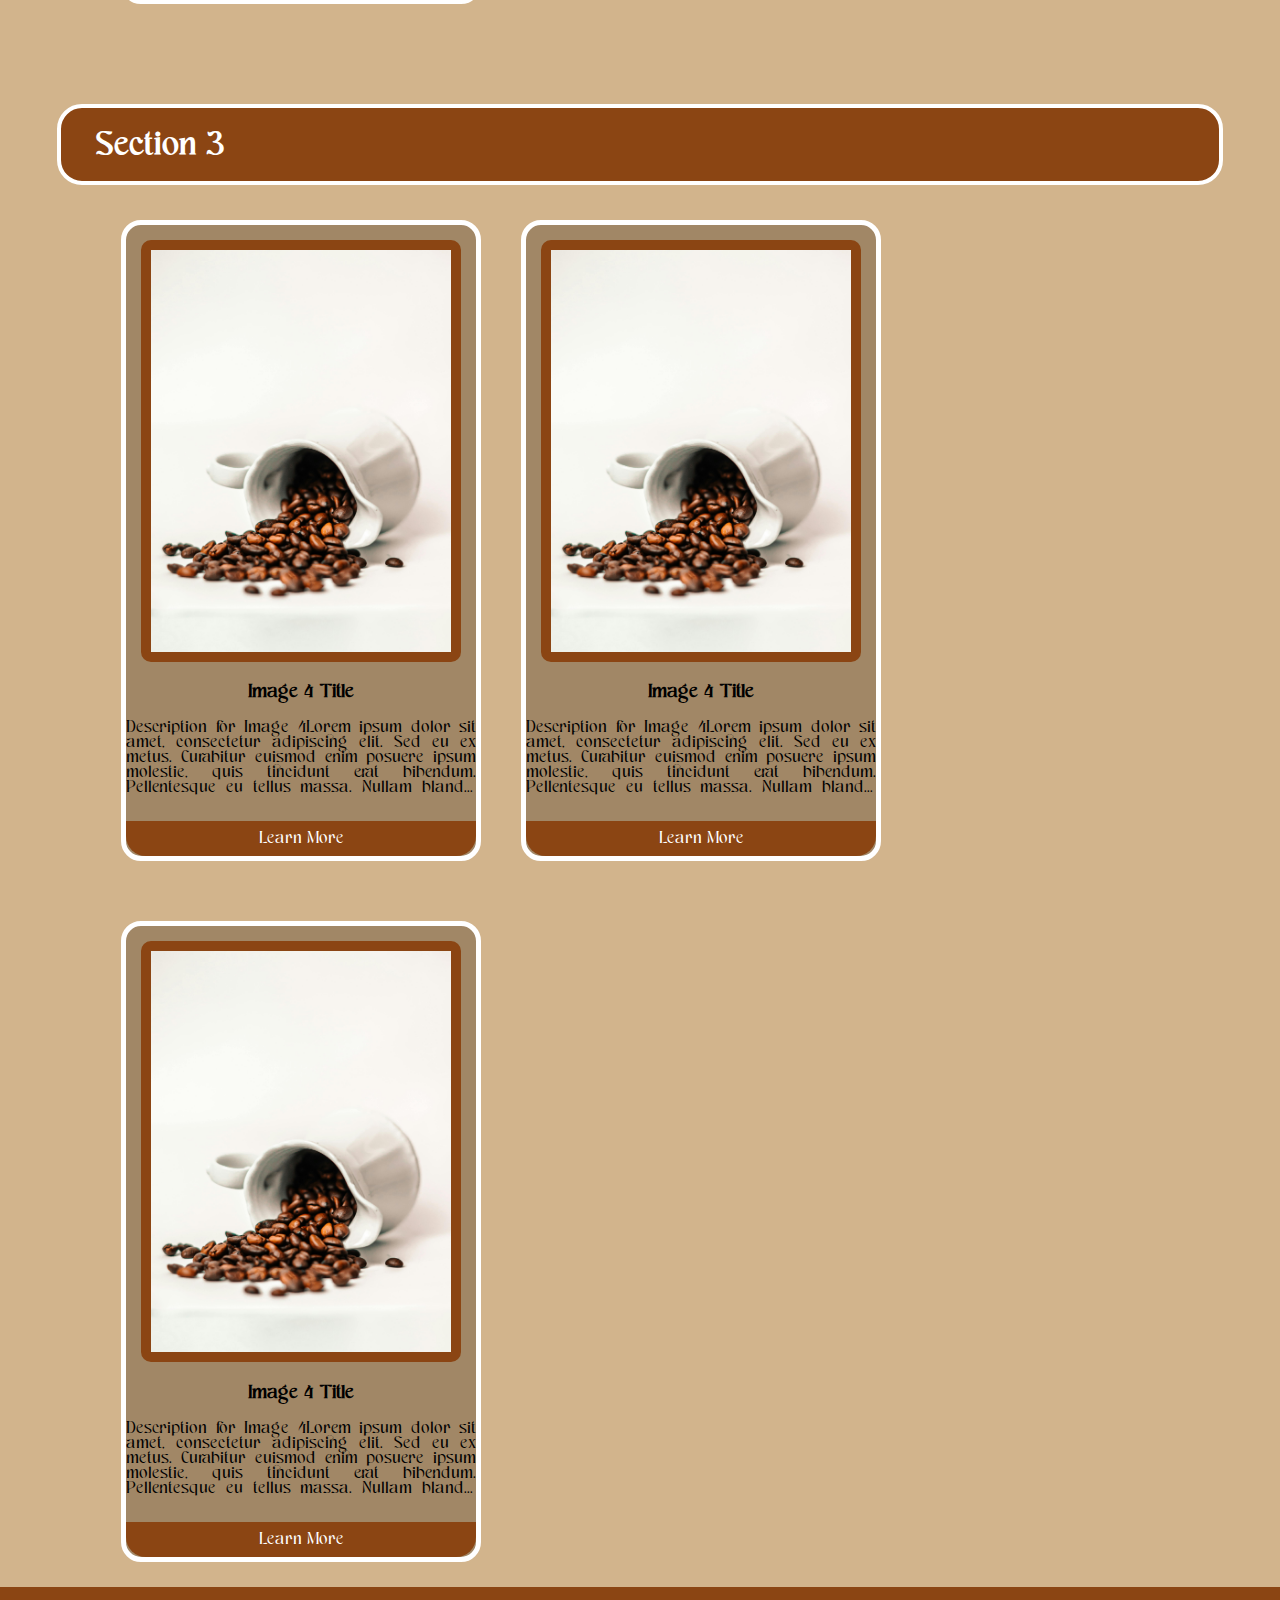
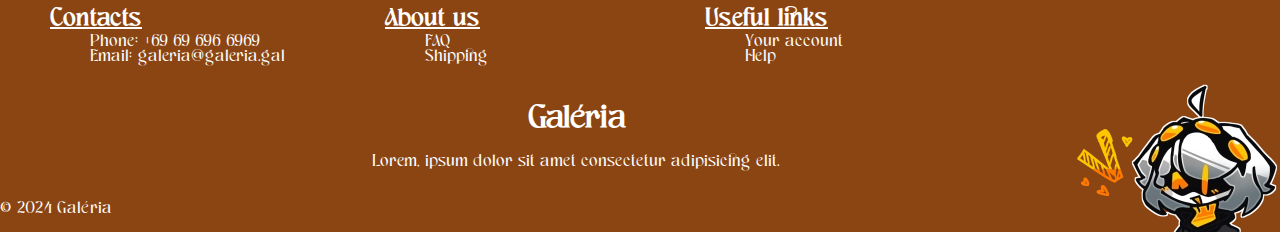
==== commit c85d41cb: "a" ====
--- a/index.html
+++ b/index.html
@@ -9,7 +9,9 @@
 </head>
 <body>
     <div class="header" id="header">
-        <h1><a href="index.html">Galéria</a></h1>
+        <img src="Assets/Images/Updated Canvas.webp" style="transform: scaleX(-100%);">
+        <h1><a href="index.html">Gallery</a></h1>
+        <img src="Assets/Images/Updated Canvas.webp">
     </div>
 
 
@@ -41,8 +43,8 @@
 
     <div class="content">
         <div class="welcome">
-            <h1>Üdvözlünk a Galériában!</h1>
-            <h4>A továbbiakhoz görgess lejjebb</h4>
+            <h1>Welcome to the gallery!</h1>
+            <h4>Scroll down for more</h4>
         </div>
     </div>
 
@@ -63,7 +65,7 @@
             </div>
             <div class="gallery-item">
                 <div class="description">
-                    <img src="Assets/StockImage5.jpg" alt="Image 5" id="image2">
+                    <img src="Assets/StockImage1.jpg" alt="Image 5" id="image2">
                     <h3 id="title2">Image 5 Title</h3>
                     <p id="description2">Description for Image 5Lorem ipsum dolor sit amet, consectetur adipiscing elit. Sed eu ex metus. Curabitur euismod enim posuere ipsum molestie, quis tincidunt erat bibendum. Pellentesque eu tellus massa. Nullam blandit, sapien vitae accumsan rhoncus, nibh ante molestie nisi, bibendum rhoncus nulla libero lobortis lorem. Nam eget sem eleifend, tincidunt orci eu, pretium mi. Ut luctus risus rutrum rutrum efficitur. Duis convallis libero vel consectetur aliquam. Aliquam quis leo a enim rutrum pellentesque at sit amet orci. Vivamus accumsan orci a nibh fermentum convallis. Lorem ipsum dolor sit amet, consectetur adipiscing elit. Sed eu ex metus. Curabitur euismod enim posuere ipsum molestie, quis tincidunt erat bibendum. Pellentesque eu tellus massa. Nullam blandit, sapien vitae accumsan rhoncus, nibh ante molestie nisi, bibendum rhoncus nulla libero lobortis lorem. Nam eget sem eleifend, tincidunt orci eu, pretium mi. Ut luctus risus rutrum rutrum efficitur. Duis convallis libero vel consectetur aliquam. Aliquam quis leo a enim rutrum pellentesque at sit amet orci. Vivamus accumsan orci a nibh fermentum convallis. Lorem ipsum dolor sit amet, consectetur adipiscing elit. Sed eu ex metus. Curabitur euismod enim posuere ipsum molestie, quis tincidunt erat bibendum. Pellentesque eu tellus massa. Nullam blandit, sapien vitae accumsan rhoncus, nibh ante molestie nisi, bibendum rhoncus nulla libero lobortis lorem. Nam eget sem eleifend, tincidunt orci eu, pretium mi. Ut luctus risus rutrum rutrum efficitur. Duis convallis libero vel consectetur aliquam. Aliquam quis leo a enim rutrum pellentesque at sit amet orci. Vivamus accumsan orci a nibh fermentum convallis. </p>
                     <a href="product.html" class="button-link" onclick="storeProductData(1)">Learn More</a>
@@ -72,7 +74,7 @@
             </div>
             <div class="gallery-item">
                 <div class="description">
-                    <img src="Assets/StockImage2.jpg" alt="Image 2" id="image3">
+                    <img src="Assets/StockImage1.jpg" alt="Image 2" id="image3">
                     <h3 id="title3">Image 2 Title</h3>
                     <p id="description3">Description for Image 2Lorem ipsum dolor sit amet, consectetur adipiscing elit. Sed eu ex metus. Curabitur euismod enim posuere ipsum molestie, quis tincidunt erat bibendum. Pellentesque eu tellus massa. Nullam blandit, sapien vitae accumsan rhoncus, nibh ante molestie nisi, bibendum rhoncus nulla libero lobortis lorem. Nam eget sem eleifend, tincidunt orci eu, pretium mi. Ut luctus risus rutrum rutrum efficitur. Duis convallis libero vel consectetur aliquam. Aliquam quis leo a enim rutrum pellentesque at sit amet orci. Vivamus accumsan orci a nibh fermentum convallis. Lorem ipsum dolor sit amet, consectetur adipiscing elit. Sed eu ex metus. Curabitur euismod enim posuere ipsum molestie, quis tincidunt erat bibendum. Pellentesque eu tellus massa. Nullam blandit, sapien vitae accumsan rhoncus, nibh ante molestie nisi, bibendum rhoncus nulla libero lobortis lorem. Nam eget sem eleifend, tincidunt orci eu, pretium mi. Ut luctus risus rutrum rutrum efficitur. Duis convallis libero vel consectetur aliquam. Aliquam quis leo a enim rutrum pellentesque at sit amet orci. Vivamus accumsan orci a nibh fermentum convallis. Lorem ipsum dolor sit amet, consectetur adipiscing elit. Sed eu ex metus. Curabitur euismod enim posuere ipsum molestie, quis tincidunt erat bibendum. Pellentesque eu tellus massa. Nullam blandit, sapien vitae accumsan rhoncus, nibh ante molestie nisi, bibendum rhoncus nulla libero lobortis lorem. Nam eget sem eleifend, tincidunt orci eu, pretium mi. Ut luctus risus rutrum rutrum efficitur. Duis convallis libero vel consectetur aliquam. Aliquam quis leo a enim rutrum pellentesque at sit amet orci. Vivamus accumsan orci a nibh fermentum convallis. </p>
                     <a href="product.html" class="button-link" onclick="storeProductData(2)">Learn More</a>
--- a/style.css
+++ b/style.css
@@ -28,6 +28,12 @@
 
 
 
+p{
+    text-align: justify;
+}
+
+
+
 /*   NAVIGATION   */
 
 
@@ -39,6 +45,8 @@
     width: 100%;
     height: 75px;
     text-align: center;
+    display: flex;
+    justify-content: center;
 
     h1{
         margin: 0;
@@ -220,7 +228,7 @@
 
 .welcome{
     text-align: center;
-    margin: 250px auto;
+    margin: 125px auto;
     color: white;
     background-color: #8B4513;
     width: 50%;
